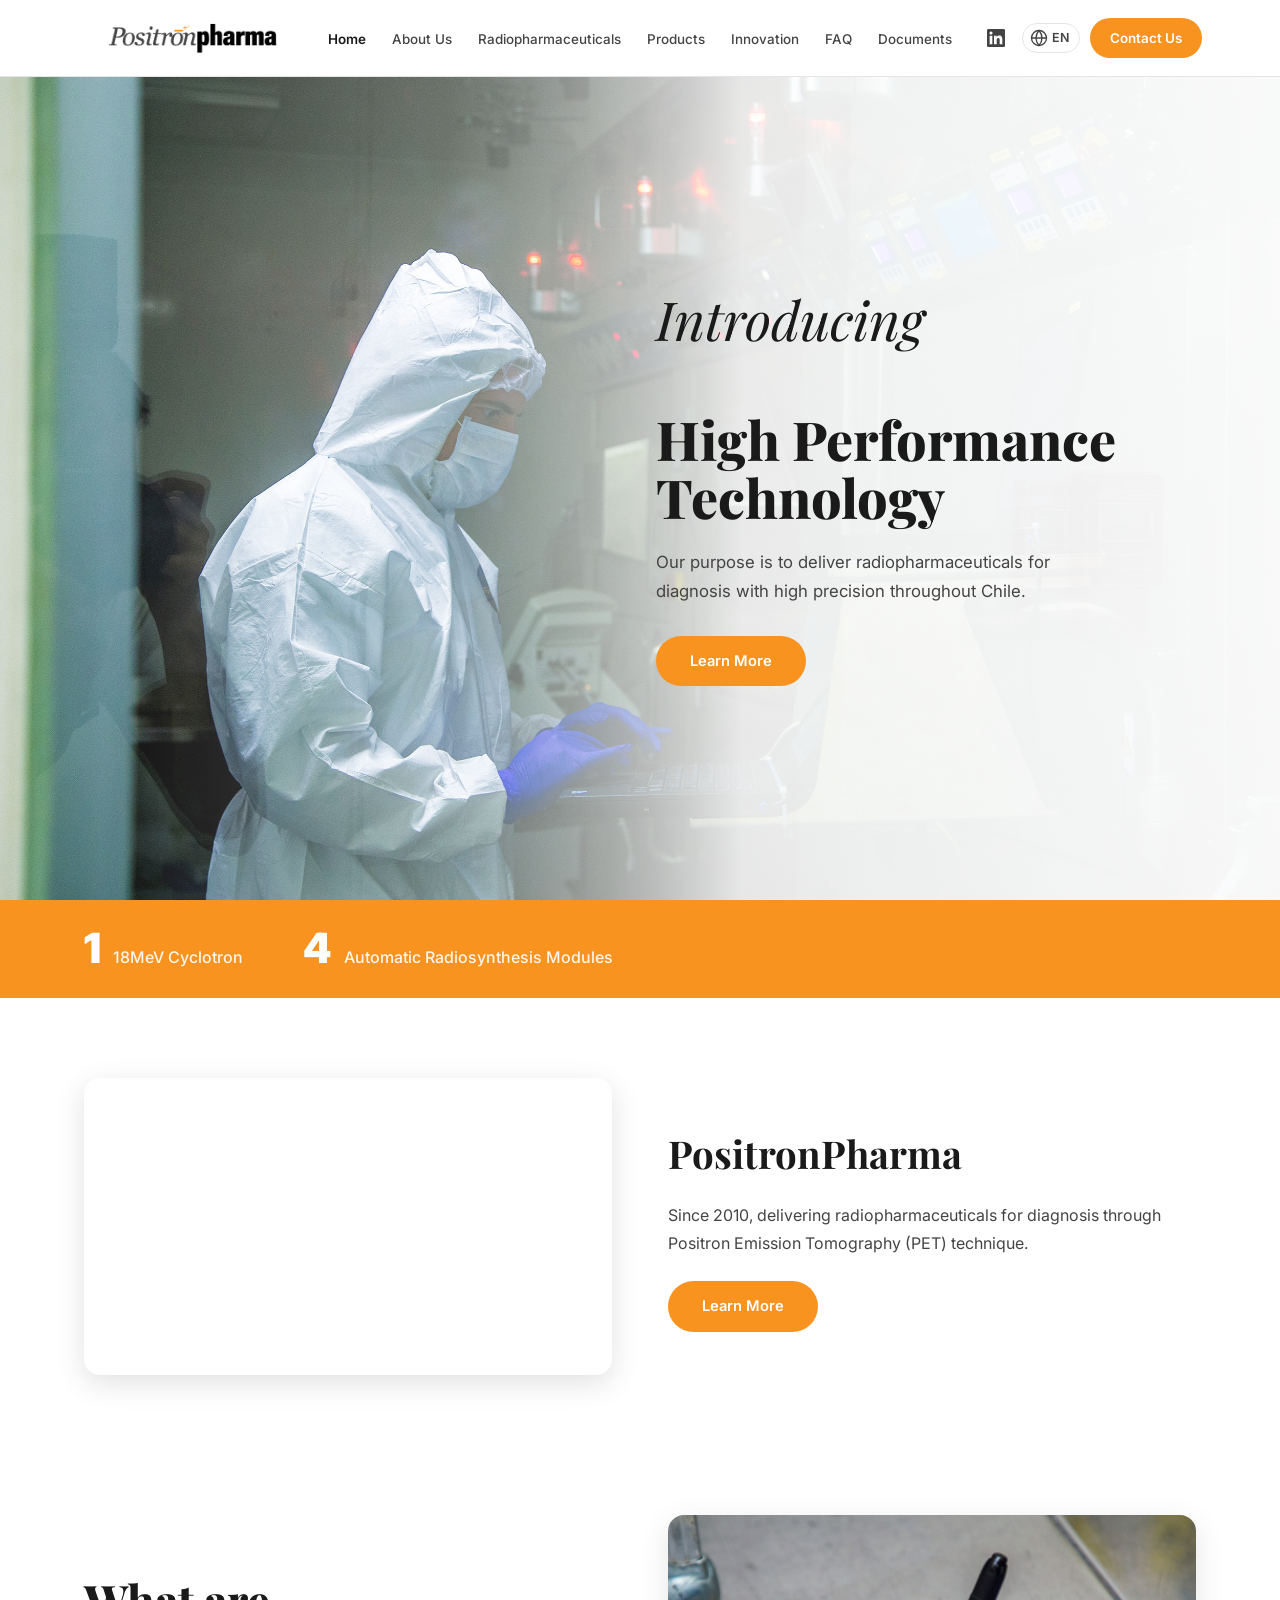
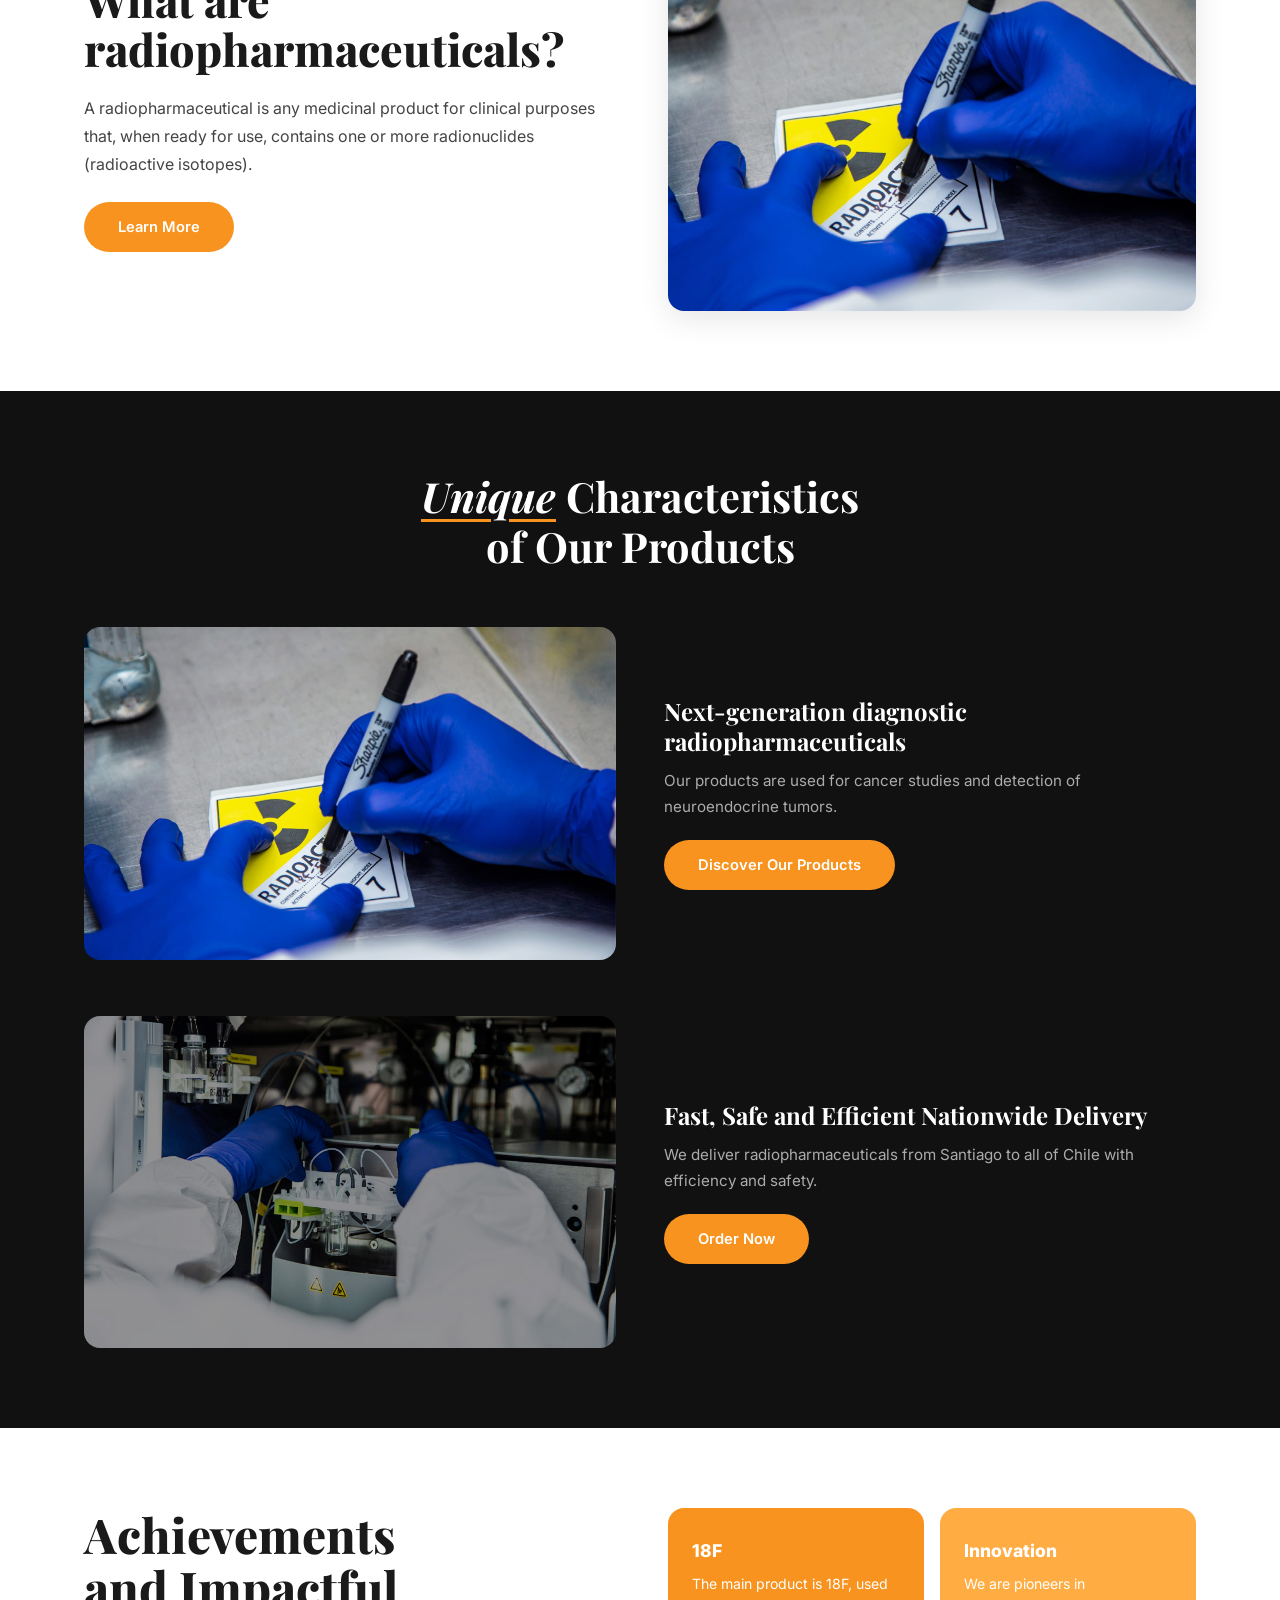
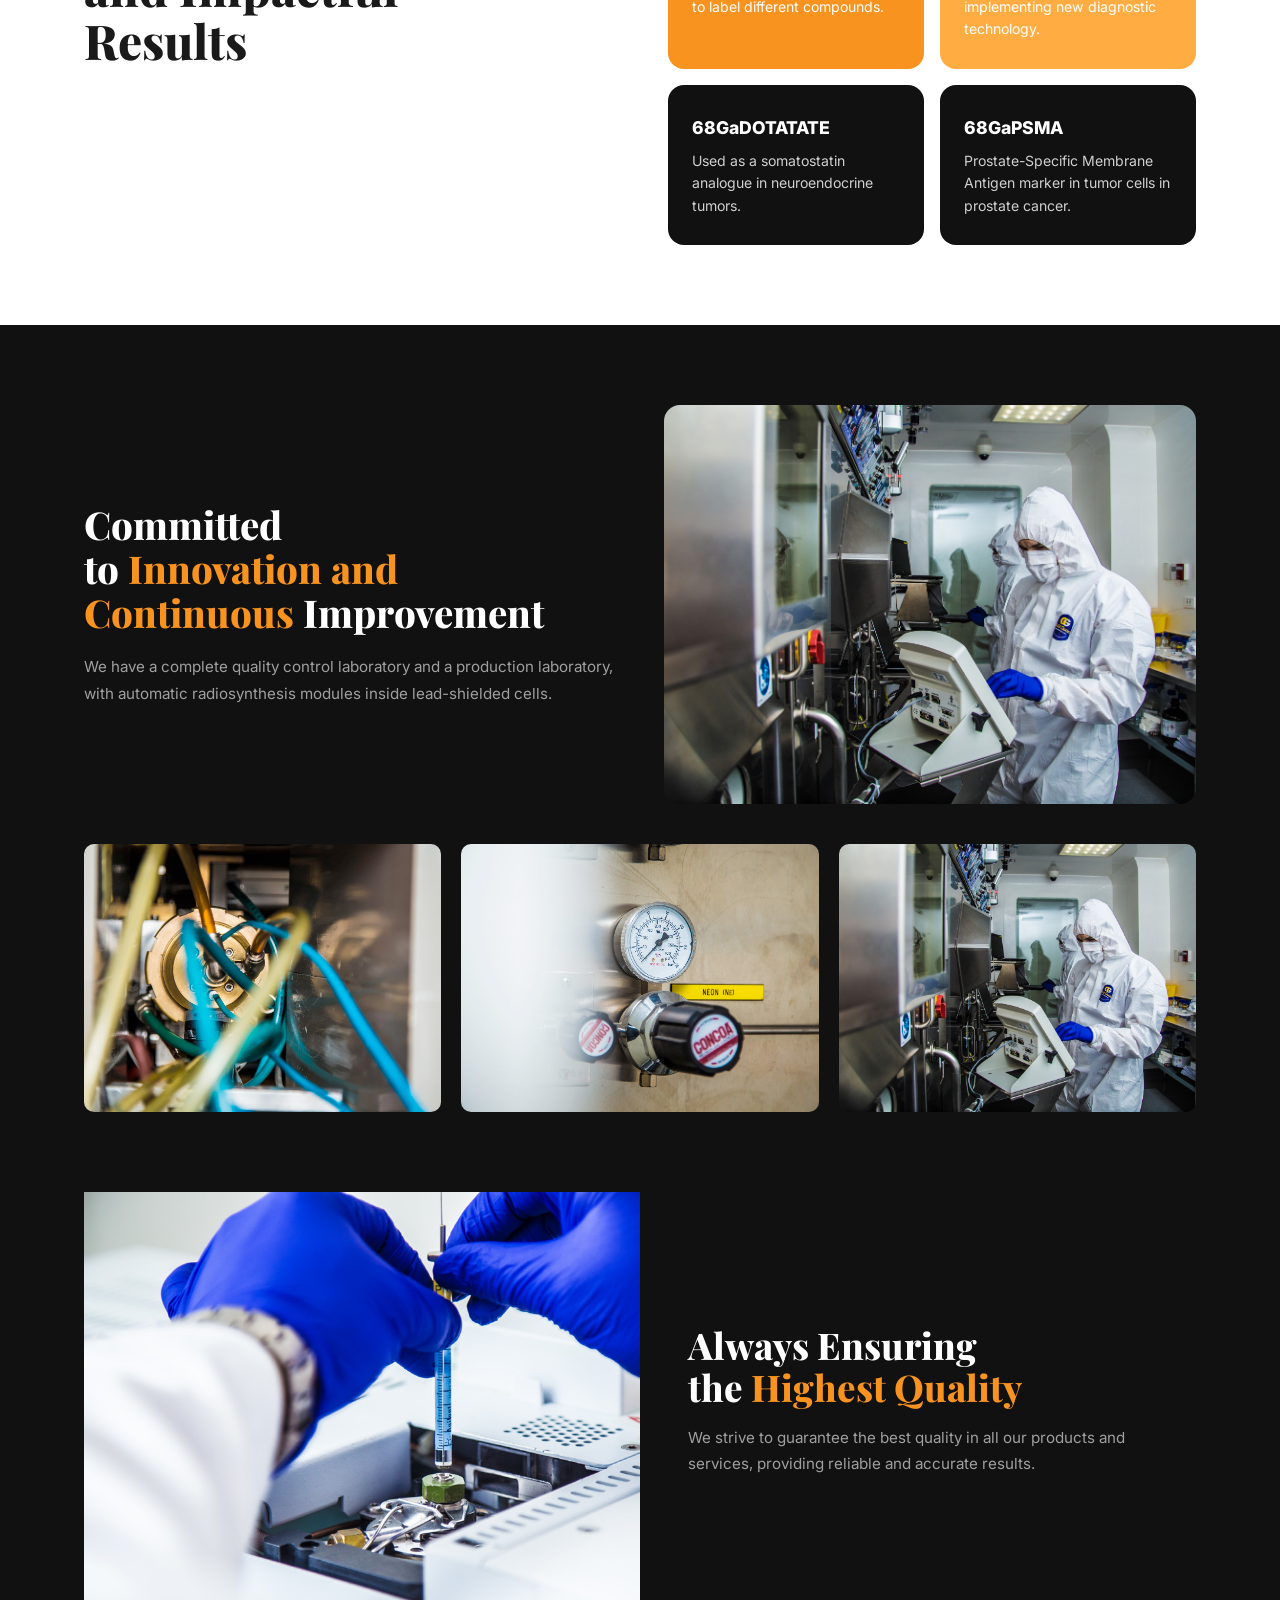
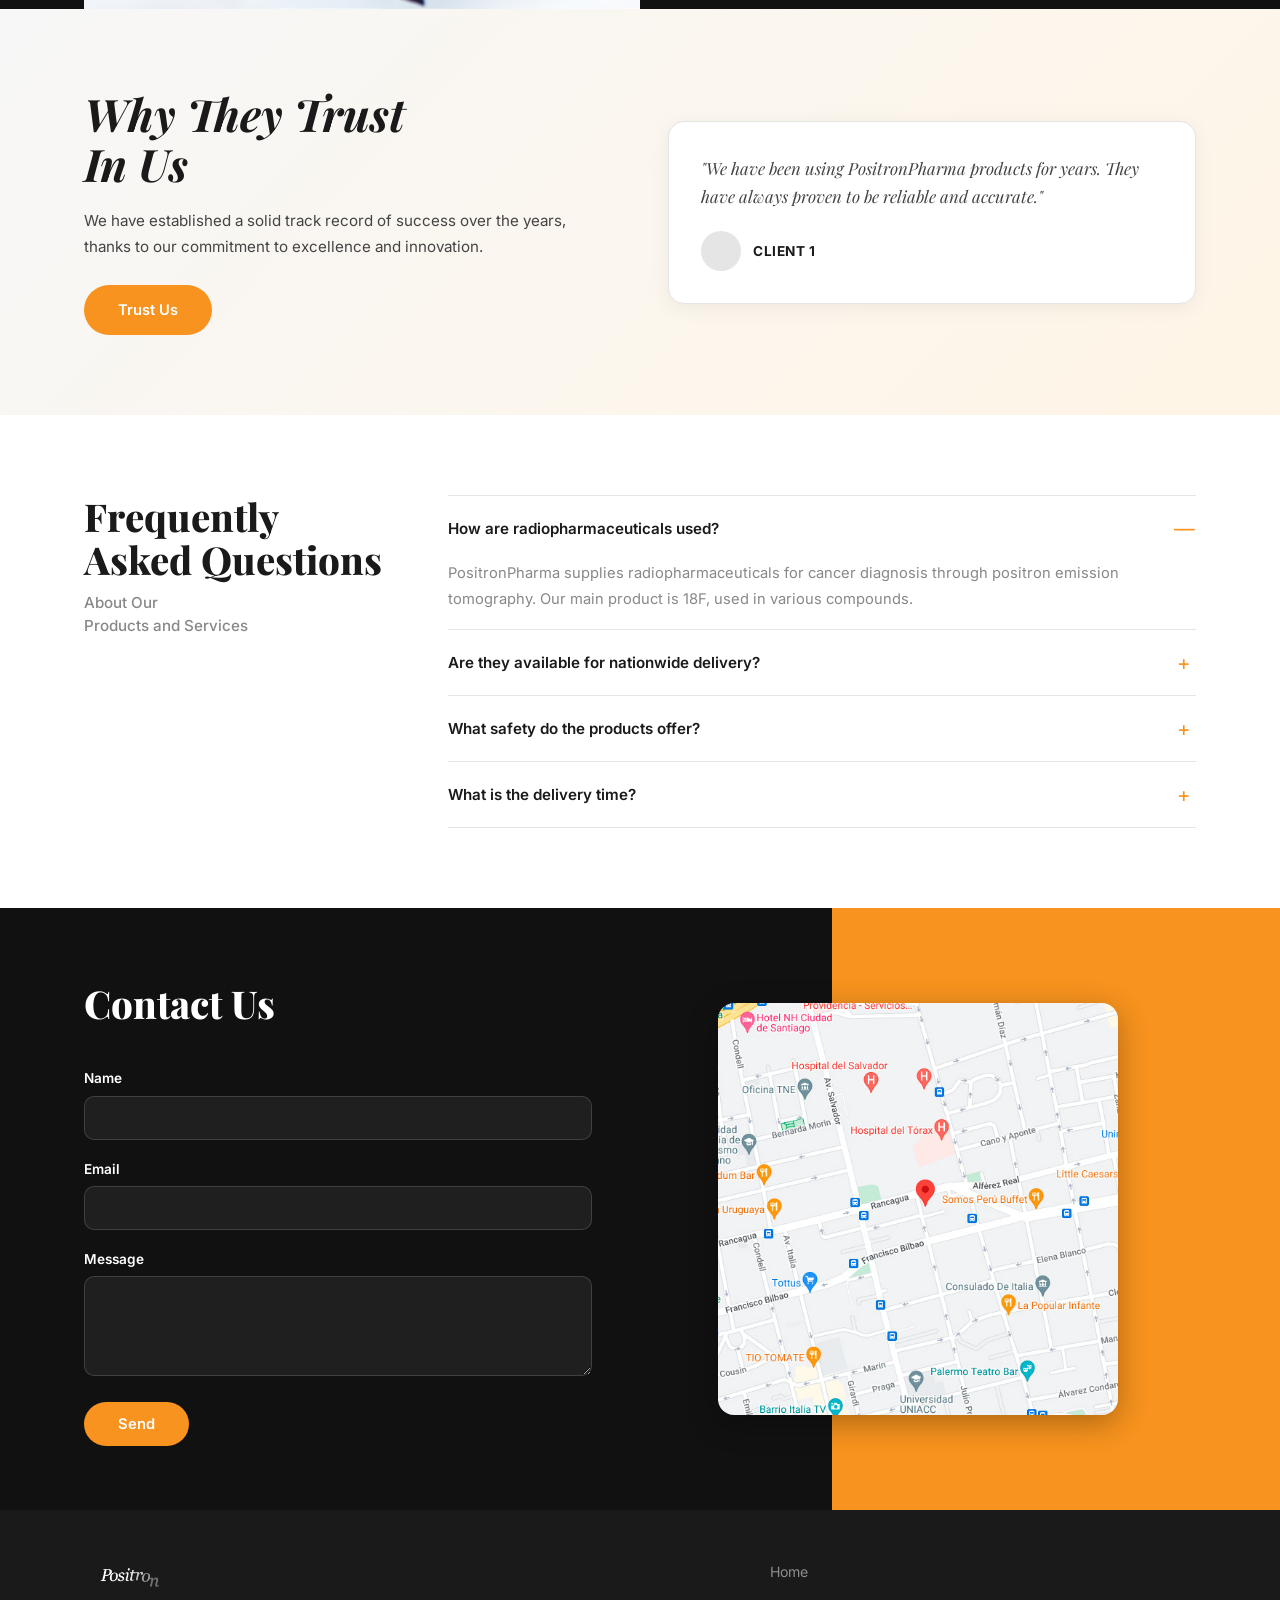
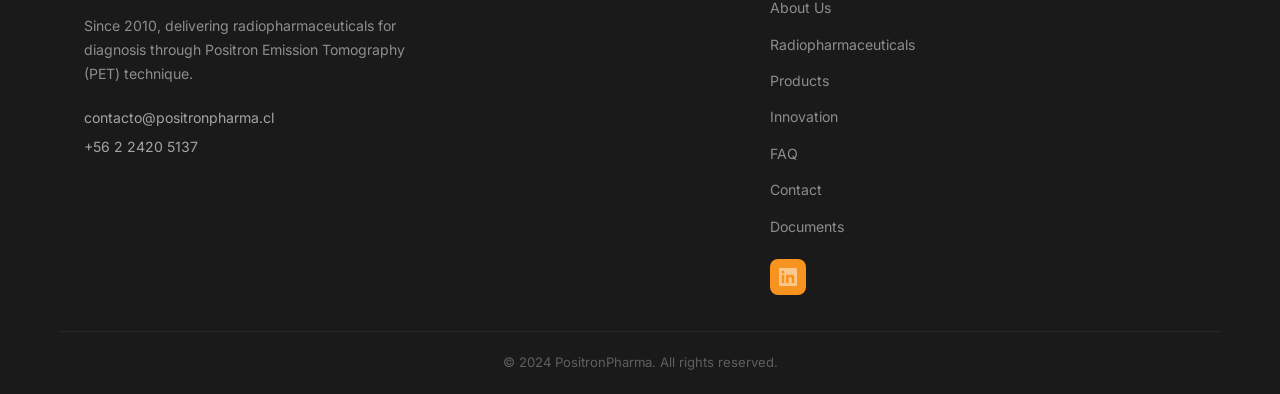
==== en/index.html @ 70142af7 "Add complete English version of the website - Full translation of all sections: hero, about, radioph" ====
<!DOCTYPE html>
<html lang="en">
<head>
    <meta charset="UTF-8">
    <meta name="viewport" content="width=device-width, initial-scale=1.0">
    <meta name="description" content="PositronPharma - Next-generation radiopharmaceuticals for diagnosis through Positron Emission Tomography (PET) in Chile.">
    <title>PositronPharma | Next-Generation Radiopharmaceuticals</title>
    <link rel="preconnect" href="https://fonts.googleapis.com">
    <link rel="preconnect" href="https://fonts.gstatic.com" crossorigin>
    <link href="https://fonts.googleapis.com/css2?family=Inter:wght@300;400;500;600;700;800;900&family=Playfair+Display:ital,wght@0,400;0,500;0,600;0,700;0,800;1,400;1,500;1,600&display=swap" rel="stylesheet">
    <link rel="stylesheet" href="../css/styles.css">
</head>
<body>

    <!-- ========== HEADER ========== -->
    <header class="header" id="header">
        <div class="container header-inner">
            <a href="#home" class="logo">
                <img src="../assets/images/logo-positron-pharma---GIF.gif" alt="PositronPharma">
            </a>
            <nav class="nav" id="nav">
                <ul class="nav-list">
                    <li><a href="#home" class="nav-link active">Home</a></li>
                    <li><a href="#about" class="nav-link">About Us</a></li>
                    <li><a href="#radiopharmaceuticals" class="nav-link">Radiopharmaceuticals</a></li>
                    <li><a href="#products" class="nav-link">Products</a></li>
                    <li><a href="#innovation" class="nav-link">Innovation</a></li>
                    <li><a href="#faq" class="nav-link">FAQ</a></li>
                    <li><a href="../documentos.html" class="nav-link">Documents</a></li>
                </ul>
                <div class="mobile-menu">
                    <div class="mobile-menu-header">
                        <img src="../assets/images/logo-positron-pharma---GIF-blanco-2.gif" alt="PositronPharma" class="mobile-menu-logo">
                        <div class="mobile-menu-line"></div>
                    </div>
                    <ul class="mobile-menu-links">
                        <li><a href="#home" class="nav-link active"><span class="mm-num">01</span>Home</a></li>
                        <li><a href="#about" class="nav-link"><span class="mm-num">02</span>About Us</a></li>
                        <li><a href="#radiopharmaceuticals" class="nav-link"><span class="mm-num">03</span>Radiopharmaceuticals</a></li>
                        <li><a href="#products" class="nav-link"><span class="mm-num">04</span>Products</a></li>
                        <li><a href="#innovation" class="nav-link"><span class="mm-num">05</span>Innovation</a></li>
                        <li><a href="#faq" class="nav-link"><span class="mm-num">06</span>FAQ</a></li>
                        <li><a href="../documentos.html" class="nav-link"><span class="mm-num">07</span>Documents</a></li>
                    </ul>
                    <div class="mobile-menu-footer">
                        <a href="#contact" class="btn btn-orange mobile-menu-cta">Contact Us</a>
                        <div class="mobile-menu-info">
                            <a href="mailto:contacto@positronpharma.cl">contacto@positronpharma.cl</a>
                            <a href="tel:+56224205137">+56 2 2420 5137</a>
                        </div>
                        <div class="mobile-menu-social">
                            <a href="https://www.linkedin.com/company/positronpharma" target="_blank" rel="noopener" aria-label="LinkedIn">
                                <svg viewBox="0 0 24 24" fill="currentColor"><path d="M20.447 20.452h-3.554v-5.569c0-1.328-.027-3.037-1.852-3.037-1.853 0-2.136 1.445-2.136 2.939v5.667H9.351V9h3.414v1.561h.046c.477-.9 1.637-1.85 3.37-1.85 3.601 0 4.267 2.37 4.267 5.455v6.286zM5.337 7.433a2.062 2.062 0 01-2.063-2.065 2.064 2.064 0 112.063 2.065zm1.782 13.019H3.555V9h3.564v11.452zM22.225 0H1.771C.792 0 0 .774 0 1.729v20.542C0 23.227.792 24 1.771 24h20.451C23.2 24 24 23.227 24 22.271V1.729C24 .774 23.2 0 22.222 0h.003z"/></svg>
                            </a>
                        </div>
                    </div>
                </div>
            </nav>
            <div class="header-actions">
                <a href="https://www.linkedin.com/company/positronpharma" target="_blank" rel="noopener" class="nav-linkedin" aria-label="LinkedIn">
                    <svg width="18" height="18" viewBox="0 0 24 24" fill="currentColor"><path d="M20.447 20.452h-3.554v-5.569c0-1.328-.027-3.037-1.852-3.037-1.853 0-2.136 1.445-2.136 2.939v5.667H9.351V9h3.414v1.561h.046c.477-.9 1.637-1.85 3.37-1.85 3.601 0 4.267 2.37 4.267 5.455v6.286zM5.337 7.433a2.062 2.062 0 01-2.063-2.065 2.064 2.064 0 112.063 2.065zm1.782 13.019H3.555V9h3.564v11.452zM22.225 0H1.771C.792 0 0 .774 0 1.729v20.542C0 23.227.792 24 1.771 24h20.451C23.2 24 24 23.227 24 22.271V1.729C24 .774 23.2 0 22.222 0h.003z"/></svg>
                </a>
                <div class="nav-lang">
                    <button class="lang-toggle" id="langToggle" aria-label="Change language">
                        <svg width="18" height="18" viewBox="0 0 24 24" fill="none" stroke="currentColor" stroke-width="1.8" stroke-linecap="round" stroke-linejoin="round"><circle cx="12" cy="12" r="10"/><line x1="2" y1="12" x2="22" y2="12"/><path d="M12 2a15.3 15.3 0 0 1 4 10 15.3 15.3 0 0 1-4 10 15.3 15.3 0 0 1-4-10 15.3 15.3 0 0 1 4-10z"/></svg>
                        <span class="lang-label">EN</span>
                    </button>
                    <div class="lang-dropdown" id="langDropdown">
                        <button class="lang-option" data-lang="es">Español</button>
                        <button class="lang-option active" data-lang="en">English</button>
                    </div>
                </div>
                <a href="#contact" class="btn btn-orange btn-nav-cta">Contact Us</a>
            </div>
            <button class="hamburger" id="hamburger" aria-label="Menu">
                <span></span><span></span><span></span>
            </button>
            <div class="nav-overlay" id="navOverlay"></div>
        </div>
    </header>

    <!-- ========== HERO ========== -->
    <section class="hero" id="home">
        <div class="hero-bg-image">
            <img src="../assets/images/lab-control-room.jpg" alt="PositronPharma Laboratory">
            <div class="hero-gradient"></div>
        </div>
        <div class="container hero-container">
            <div class="hero-content">
                <h1><em>Introducing</em><br><strong>High Performance<br>Technology</strong></h1>
                <p>Our purpose is to deliver radiopharmaceuticals for diagnosis with high precision throughout Chile.</p>
                <a href="#products" class="btn btn-orange">Learn More</a>
            </div>
        </div>
    </section>

    <!-- ========== ORANGE STATS BAR ========== -->
    <div class="stats-bar">
        <div class="container stats-bar-inner">
            <div class="stat-item">
                <span class="stat-number">1</span>
                <span class="stat-label">18MeV Cyclotron</span>
            </div>
            <div class="stat-item">
                <span class="stat-number">4</span>
                <span class="stat-label">Automatic Radiosynthesis Modules</span>
            </div>
        </div>
    </div>

    <!-- ========== ABOUT ========== -->
    <section class="section about-section" id="about">
        <div class="container about-grid">
            <div class="about-video fade-in">
                <div class="video-wrapper">
                    <iframe src="https://player.vimeo.com/video/247485504?h=0&title=0&byline=0&portrait=0" width="100%" height="100%" frameborder="0" allow="autoplay; fullscreen; picture-in-picture" allowfullscreen></iframe>
                </div>
            </div>
            <div class="about-text fade-in">
                <h2>PositronPharma</h2>
                <p>Since 2010, delivering radiopharmaceuticals for diagnosis through Positron Emission Tomography (PET) technique.</p>
                <a href="#radiopharmaceuticals" class="btn btn-orange">Learn More</a>
            </div>
        </div>
    </section>

    <!-- ========== RADIOPHARMACEUTICALS ========== -->
    <section class="section radio-section" id="radiopharmaceuticals">
        <div class="container radio-grid">
            <div class="radio-text fade-in">
                <h2>What are<br>radiopharmaceuticals?</h2>
                <p>A radiopharmaceutical is any medicinal product for clinical purposes that, when ready for use, contains one or more radionuclides (radioactive isotopes).</p>
                <a href="#products" class="btn btn-orange">Learn More</a>
            </div>
            <div class="radio-img fade-in">
                <img src="../assets/images/hero-radioactive-label.jpg" alt="Radioactive label">
            </div>
        </div>
    </section>

    <!-- ========== UNIQUE CHARACTERISTICS (DARK) ========== -->
    <section class="section characteristics-dark" id="products">
        <div class="container">
            <div class="char-header">
                <h2><em>Unique</em> Characteristics<br>of Our Products</h2>
            </div>
            <div class="char-row">
                <div class="char-img fade-in">
                    <img src="../assets/images/hero-radioactive-label.jpg" alt="Diagnostic radiopharmaceuticals">
                </div>
                <div class="char-text fade-in">
                    <h3>Next-generation diagnostic radiopharmaceuticals</h3>
                    <p>Our products are used for cancer studies and detection of neuroendocrine tumors.</p>
                    <a href="#contact" class="btn btn-orange">Discover Our Products</a>
                </div>
            </div>
            <div class="char-row char-row-reverse">
                <div class="char-text fade-in">
                    <h3>Fast, Safe and Efficient Nationwide Delivery</h3>
                    <p>We deliver radiopharmaceuticals from Santiago to all of Chile with efficiency and safety.</p>
                    <a href="#contact" class="btn btn-orange">Order Now</a>
                </div>
                <div class="char-img fade-in">
                    <img src="../assets/images/hero-lab-equipment.jpg" alt="Laboratory equipment">
                </div>
            </div>
        </div>
    </section>

    <!-- ========== ACHIEVEMENTS & PRODUCTS ========== -->
    <section class="section results-section">
        <div class="container results-grid">
            <div class="results-left fade-in">
                <h2>Achievements<br>and Impactful<br>Results</h2>
            </div>
            <div class="results-cards fade-in">
                <div class="result-card result-card-orange">
                    <h4>18F</h4>
                    <p>The main product is 18F, used to label different compounds.</p>
                </div>
                <div class="result-card result-card-orange-light">
                    <h4>Innovation</h4>
                    <p>We are pioneers in implementing new diagnostic technology.</p>
                </div>
                <div class="result-card result-card-dark">
                    <h4>68GaDOTATATE</h4>
                    <p>Used as a somatostatin analogue in neuroendocrine tumors.</p>
                </div>
                <div class="result-card result-card-dark">
                    <h4>68GaPSMA</h4>
                    <p>Prostate-Specific Membrane Antigen marker in tumor cells in prostate cancer.</p>
                </div>
            </div>
        </div>
    </section>

    <!-- ========== INNOVATION (dark) ========== -->
    <section class="section innovation-dark" id="innovation">
        <div class="container">
            <div class="innov-top">
                <div class="innov-top-text fade-in">
                    <h2>Committed<br>to <span class="text-orange">Innovation and<br>Continuous</span> Improvement</h2>
                    <p>We have a complete quality control laboratory and a production laboratory, with automatic radiosynthesis modules inside lead-shielded cells.</p>
                </div>
                <div class="innov-top-img fade-in">
                    <img src="../assets/images/lab-scientist.jpg" alt="Scientist in laboratory">
                </div>
            </div>
            <div class="innov-gallery">
                <div class="innov-gallery-img fade-in">
                    <img src="../assets/images/lab-internals.jpg" alt="Equipment internals">
                </div>
                <div class="innov-gallery-img fade-in">
                    <img src="../assets/images/lab-gauges.jpg" alt="Pressure gauges">
                </div>
                <div class="innov-gallery-img fade-in">
                    <img src="../assets/images/lab-scientist.jpg" alt="Quality control">
                </div>
            </div>
        </div>
    </section>

    <!-- ========== QUALITY ========== -->
    <section class="section quality-section">
        <div class="container quality-grid">
            <div class="quality-img fade-in">
                <img src="../assets/images/lab-syringe.jpg" alt="Laboratory quality">
            </div>
            <div class="quality-text fade-in">
                <h2>Always Ensuring<br>the <span class="text-orange">Highest Quality</span></h2>
                <p>We strive to guarantee the best quality in all our products and services, providing reliable and accurate results.</p>
            </div>
        </div>
    </section>

    <!-- ========== TRUST / TESTIMONIAL ========== -->
    <section class="section trust-section">
        <div class="container trust-grid">
            <div class="trust-left fade-in">
                <h2><em>Why They Trust<br>In Us</em></h2>
                <p>We have established a solid track record of success over the years, thanks to our commitment to excellence and innovation.</p>
                <a href="#contact" class="btn btn-orange">Trust Us</a>
            </div>
            <div class="trust-right fade-in">
                <div class="testimonial-card">
                    <p class="testimonial-text">"We have been using PositronPharma products for years. They have always proven to be reliable and accurate."</p>
                    <div class="testimonial-author">
                        <div class="testimonial-avatar"></div>
                        <span>CLIENT 1</span>
                    </div>
                </div>
            </div>
        </div>
    </section>

    <!-- ========== FAQ ========== -->
    <section class="section faq-section" id="faq">
        <div class="container faq-grid">
            <div class="faq-left fade-in">
                <h2>Frequently<br>Asked Questions</h2>
                <p class="faq-sub">About Our<br>Products and Services</p>
            </div>
            <div class="faq-right fade-in">
                <div class="faq-item active">
                    <button class="faq-q" aria-expanded="true">
                        <span>How are radiopharmaceuticals used?</span>
                        <span class="faq-icon">&mdash;</span>
                    </button>
                    <div class="faq-a">
                        <p>PositronPharma supplies radiopharmaceuticals for cancer diagnosis through positron emission tomography. Our main product is 18F, used in various compounds.</p>
                    </div>
                </div>
                <div class="faq-item">
                    <button class="faq-q" aria-expanded="false">
                        <span>Are they available for nationwide delivery?</span>
                        <span class="faq-icon">+</span>
                    </button>
                    <div class="faq-a">
                        <p>Yes, we deliver radiopharmaceuticals from Santiago to all of Chile with efficiency and safety, ensuring product quality throughout the entire transport process.</p>
                    </div>
                </div>
                <div class="faq-item">
                    <button class="faq-q" aria-expanded="false">
                        <span>What safety do the products offer?</span>
                        <span class="faq-icon">+</span>
                    </button>
                    <div class="faq-a">
                        <p>We have a complete quality control laboratory and a production laboratory with automatic radiosynthesis modules inside lead-shielded cells, meeting the strictest standards.</p>
                    </div>
                </div>
                <div class="faq-item">
                    <button class="faq-q" aria-expanded="false">
                        <span>What is the delivery time?</span>
                        <span class="faq-icon">+</span>
                    </button>
                    <div class="faq-a">
                        <p>Our delivery times are optimized to ensure that radiopharmaceuticals arrive in the best conditions. Contact our team for specific information based on your location.</p>
                    </div>
                </div>
            </div>
        </div>
    </section>

    <!-- ========== CONTACT ========== -->
    <section class="section contact-section" id="contact">
        <div class="contact-bg">
            <div class="container contact-grid">
                <div class="contact-form-col fade-in">
                    <h2>Contact Us</h2>
                    <form class="contact-form" id="contactForm">
                        <div class="form-group">
                            <label for="nombre">Name</label>
                            <input type="text" id="nombre" name="nombre" required>
                        </div>
                        <div class="form-group">
                            <label for="correo">Email</label>
                            <input type="email" id="correo" name="correo" required>
                        </div>
                        <div class="form-group">
                            <label for="mensaje">Message</label>
                            <textarea id="mensaje" name="mensaje" rows="4" required></textarea>
                        </div>
                        <button type="submit" class="btn btn-orange">Send</button>
                    </form>
                </div>
                <div class="contact-map-col fade-in">
                    <div class="contact-map-wrapper">
                        <img src="../assets/images/map-santiago.jpg" alt="Location Santiago">
                    </div>
                </div>
            </div>
            <div class="contact-orange-block"></div>
        </div>
    </section>

    <!-- ========== FOOTER ========== -->
    <footer class="footer">
        <div class="container footer-grid">
            <div class="footer-brand">
                <img src="../assets/images/logo-positron-pharma---GIF-blanco-2.gif" alt="PositronPharma" class="footer-logo">
                <p>Since 2010, delivering radiopharmaceuticals for diagnosis through Positron Emission Tomography (PET) technique.</p>
                <div class="footer-contact-info">
                    <a href="mailto:contacto@positronpharma.cl">contacto@positronpharma.cl</a>
                    <a href="tel:+56224205137">+56 2 2420 5137</a>
                </div>
            </div>
            <div class="footer-nav">
                <ul>
                    <li><a href="#home">Home</a></li>
                    <li><a href="#about">About Us</a></li>
                    <li><a href="#radiopharmaceuticals">Radiopharmaceuticals</a></li>
                    <li><a href="#products">Products</a></li>
                    <li><a href="#innovation">Innovation</a></li>
                    <li><a href="#faq">FAQ</a></li>
                    <li><a href="#contact">Contact</a></li>
                    <li><a href="../documentos.html">Documents</a></li>
                </ul>
                <div class="footer-social">
                    <a href="https://www.linkedin.com/company/positronpharma" target="_blank" rel="noopener" class="social-icon" aria-label="LinkedIn">
                        <svg viewBox="0 0 24 24" fill="currentColor"><path d="M20.447 20.452h-3.554v-5.569c0-1.328-.027-3.037-1.852-3.037-1.853 0-2.136 1.445-2.136 2.939v5.667H9.351V9h3.414v1.561h.046c.477-.9 1.637-1.85 3.37-1.85 3.601 0 4.267 2.37 4.267 5.455v6.286zM5.337 7.433a2.062 2.062 0 01-2.063-2.065 2.064 2.064 0 112.063 2.065zm1.782 13.019H3.555V9h3.564v11.452zM22.225 0H1.771C.792 0 0 .774 0 1.729v20.542C0 23.227.792 24 1.771 24h20.451C23.2 24 24 23.227 24 22.271V1.729C24 .774 23.2 0 22.222 0h.003z"/></svg>
                    </a>
                </div>
            </div>
        </div>
        <div class="footer-bottom">
            <div class="container">
                <p>&copy; 2024 PositronPharma. All rights reserved.</p>
            </div>
        </div>
    </footer>

    <script src="../js/main.js"></script>
</body>
</html>
---- css/styles.css ----
/* ============================================
   PositronPharma — Pixel-Perfect from PDF
   Palette: Orange #F7931E, Black #1a1a1a, White
   ============================================ */

:root {
    --orange: #F7931E;
    --orange-dark: #e07d0a;
    --orange-light: #FFAD42;
    --black: #1a1a1a;
    --dark-bg: #111111;
    --text: #444;
    --text-light: #888;
    --white: #fff;
    --gray-bg: #f7f7f7;
    --gray-border: #e5e5e5;
    --radius: 10px;
    --radius-lg: 16px;
    --transition: .3s ease;
}

/* Reset */
*,*::before,*::after{margin:0;padding:0;box-sizing:border-box}
html{scroll-behavior:smooth;scroll-padding-top:72px}
body{font-family:'Inter',sans-serif;color:var(--text);line-height:1.65;background:var(--white);overflow-x:hidden}
img{max-width:100%;height:auto;display:block}
a{text-decoration:none;color:inherit;transition:var(--transition)}
ul{list-style:none}
.container{max-width:1160px;margin:0 auto;padding:0 24px}

/* ===== BUTTONS ===== */
.btn{display:inline-flex;align-items:center;justify-content:center;font-family:inherit;font-weight:600;border:none;cursor:pointer;transition:var(--transition)}
.btn-orange{background:var(--orange);color:var(--white);padding:13px 34px;border-radius:50px;font-size:.92rem}
.btn-orange:hover{background:var(--orange-dark);transform:translateY(-2px);box-shadow:0 8px 24px rgba(247,147,30,.35)}

/* ===== HEADER ===== */
.header{position:fixed;top:0;left:0;width:100%;z-index:1000;background:var(--white);border-bottom:1px solid var(--gray-border);transition:var(--transition)}
.header.scrolled{box-shadow:0 2px 16px rgba(0,0,0,.06)}
.header-inner{display:flex;align-items:center;justify-content:space-between;height:76px;gap:16px}
.logo{flex-shrink:0}
.logo img{height:54px}

/* Nav links */
.nav{flex:1;display:flex;justify-content:center}
.nav-list{display:flex;align-items:center;gap:2px}
.nav-link{padding:7px 12px;font-size:.84rem;font-weight:500;color:var(--text);border-radius:6px;white-space:nowrap;transition:var(--transition)}
.nav-link:hover,.nav-link.active{color:var(--black);font-weight:600}

/* Header right actions */
.header-actions{display:flex;align-items:center;gap:10px;flex-shrink:0}
.nav-linkedin{display:flex;align-items:center;justify-content:center;width:32px;height:32px;border-radius:6px;color:var(--text);transition:var(--transition)}
.nav-linkedin:hover{color:var(--orange)}
.btn-nav-cta{padding:9px 20px!important;font-size:.84rem!important;border-radius:50px!important;white-space:nowrap}

/* Language selector */
.nav-lang{position:relative;display:flex;align-items:center}
.lang-toggle{display:flex;align-items:center;gap:4px;background:none;border:1px solid var(--gray-border);border-radius:50px;padding:5px 10px 5px 7px;cursor:pointer;color:var(--text);font-family:inherit;font-size:.78rem;font-weight:600;transition:var(--transition)}
.lang-toggle:hover{border-color:var(--orange);color:var(--orange)}
.lang-toggle svg{flex-shrink:0}
.lang-label{line-height:1}
.lang-dropdown{position:absolute;top:calc(100% + 8px);right:0;background:var(--white);border:1px solid var(--gray-border);border-radius:var(--radius);box-shadow:0 8px 24px rgba(0,0,0,.1);overflow:hidden;opacity:0;visibility:hidden;transform:translateY(-4px);transition:var(--transition);z-index:100;min-width:120px}
.lang-dropdown.open{opacity:1;visibility:visible;transform:translateY(0)}
.lang-option{display:block;width:100%;padding:10px 16px;background:none;border:none;text-align:left;font-family:inherit;font-size:.88rem;color:var(--text);cursor:pointer;transition:var(--transition)}
.lang-option:hover{background:var(--gray-bg);color:var(--orange)}
.lang-option.active{color:var(--orange);font-weight:600}

/* Mobile menu (hidden on desktop) */
.mobile-menu{display:none}
.nav-mobile-cta{display:none}

/* Nav overlay */
.nav-overlay{position:fixed;inset:0;background:rgba(0,0,0,.5);z-index:999;opacity:0;visibility:hidden;transition:var(--transition)}
.nav-overlay.active{opacity:1;visibility:visible}

.hamburger{display:none;flex-direction:column;gap:5px;background:none;border:none;cursor:pointer;padding:6px;z-index:1001}
.hamburger span{width:22px;height:2px;background:var(--black);border-radius:2px;transition:var(--transition)}
.hamburger.active{z-index:1002}
.hamburger.active span{background:var(--white)}
.hamburger.active span:nth-child(1){transform:rotate(45deg) translate(5px,5px)}
.hamburger.active span:nth-child(2){opacity:0}
.hamburger.active span:nth-child(3){transform:rotate(-45deg) translate(5px,-5px)}

/* ===== HERO ===== */
.hero{position:relative;min-height:calc(100vh - 76px);margin-top:76px;display:flex;align-items:center;overflow:hidden}
.hero-bg-image{position:absolute;inset:0;z-index:0}
.hero-bg-image img{width:100%;height:100%;object-fit:cover}
.hero-gradient{position:absolute;inset:0;background:linear-gradient(90deg,rgba(255,255,255,0) 0%,rgba(255,255,255,.3) 35%,rgba(255,255,255,.9) 58%,rgba(255,255,255,.97) 100%)}
.hero-container{position:relative;z-index:2;width:100%;padding-top:60px;padding-bottom:60px}
.hero-content{max-width:540px;margin-left:auto}
.hero-content h1{font-family:'Playfair Display',serif;font-size:clamp(2.2rem,4.2vw,3.6rem);line-height:1.08;color:var(--black);margin-bottom:22px}
.hero-content h1 em{font-weight:400;font-style:italic;display:block;margin-bottom:4px}
.hero-content h1 strong{font-weight:800}
.hero-content p{font-size:1.05rem;color:var(--text);margin-bottom:30px;max-width:420px;line-height:1.7}

/* ===== STATS BAR ===== */
.stats-bar{background:var(--orange);padding:28px 0}
.stats-bar-inner{display:flex;align-items:center;gap:60px}
.stat-item{display:flex;align-items:baseline;gap:12px}
.stat-number{font-size:2.6rem;font-weight:900;color:var(--white);line-height:1}
.stat-label{font-size:1rem;font-weight:500;color:var(--white);opacity:.92}

/* ===== SECTIONS BASE ===== */
.section{padding:80px 0}
.text-orange{color:var(--orange)}

/* ===== ABOUT ===== */
.about-section{background:var(--white)}
.about-grid{display:grid;grid-template-columns:1fr 1fr;gap:56px;align-items:center}
.about-video{border-radius:var(--radius-lg);overflow:hidden;box-shadow:0 8px 30px rgba(0,0,0,.12)}
.video-wrapper{position:relative;padding-bottom:56.25%;height:0;overflow:hidden}
.video-wrapper iframe{position:absolute;top:0;left:0;width:100%;height:100%}
.about-text h2{font-family:'Playfair Display',serif;font-size:clamp(1.8rem,3vw,2.5rem);color:var(--black);margin-bottom:16px;font-weight:700}
.about-text p{font-size:1rem;color:var(--text);margin-bottom:24px;line-height:1.75}

/* ===== RADIOFÁRMACOS ===== */
.radio-section{background:var(--white);padding-top:60px}
.radio-grid{display:grid;grid-template-columns:1fr 1fr;gap:56px;align-items:center}
.radio-text h2{font-family:'Playfair Display',serif;font-size:clamp(1.8rem,3.5vw,2.8rem);color:var(--black);margin-bottom:20px;font-weight:800;line-height:1.1}
.radio-text p{font-size:1rem;color:var(--text);margin-bottom:16px;line-height:1.75}
.radio-text .btn{margin-top:8px}
.radio-img{border-radius:var(--radius-lg);overflow:hidden;box-shadow:0 8px 30px rgba(0,0,0,.1)}
.radio-img img{width:100%;aspect-ratio:4/3;object-fit:cover}

/* ===== CHARACTERISTICS DARK ===== */
.characteristics-dark{background:var(--dark-bg);padding:80px 0}
.char-header{text-align:center;margin-bottom:56px}
.char-header h2{font-family:'Playfair Display',serif;font-size:clamp(1.8rem,3.5vw,2.6rem);color:var(--white);font-weight:700;line-height:1.2}
.char-header h2 em{font-style:italic;text-decoration:underline;text-decoration-color:var(--orange);text-underline-offset:6px;text-decoration-thickness:3px}
.char-row{display:grid;grid-template-columns:1fr 1fr;gap:48px;align-items:center;margin-bottom:56px}
.char-row:last-child{margin-bottom:0}
.char-row-reverse{direction:rtl}
.char-row-reverse>*{direction:ltr}
.char-img{border-radius:var(--radius-lg);overflow:hidden}
.char-img img{width:100%;aspect-ratio:16/10;object-fit:cover}
.char-text h3{font-family:'Playfair Display',serif;font-size:1.5rem;color:var(--white);margin-bottom:12px;font-weight:700;line-height:1.25}
.char-text p{color:rgba(255,255,255,.65);font-size:.95rem;margin-bottom:20px;line-height:1.7}

/* ===== RESULTS / PRODUCT CARDS ===== */
.results-section{background:var(--white);padding:80px 0}
.results-grid{display:grid;grid-template-columns:1fr 1fr;gap:56px;align-items:start}
.results-left h2{font-family:'Playfair Display',serif;font-size:clamp(2rem,4vw,3rem);color:var(--black);font-weight:800;line-height:1.1}
.results-cards{display:grid;grid-template-columns:1fr 1fr;gap:16px}
.result-card{border-radius:var(--radius-lg);padding:28px 24px;min-height:140px}
.result-card h4{font-size:1.1rem;font-weight:800;margin-bottom:8px}
.result-card p{font-size:.88rem;line-height:1.6}
.result-card-orange{background:var(--orange);color:var(--white)}
.result-card-orange h4{color:var(--white)}
.result-card-orange-light{background:var(--orange-light);color:var(--white)}
.result-card-orange-light h4{color:var(--white)}
.result-card-dark{background:var(--dark-bg);color:rgba(255,255,255,.8)}
.result-card-dark h4{color:var(--white)}

/* ===== INNOVATION DARK ===== */
.innovation-dark{background:var(--dark-bg);padding:80px 0}
.innov-top{display:grid;grid-template-columns:1fr 1fr;gap:48px;align-items:center;margin-bottom:40px}
.innov-top-text h2{font-family:'Playfair Display',serif;font-size:clamp(1.6rem,3vw,2.4rem);color:var(--white);font-weight:800;line-height:1.15;margin-bottom:20px}
.innov-top-text p{color:rgba(255,255,255,.6);font-size:.95rem;line-height:1.75}
.innov-top-img{border-radius:var(--radius-lg);overflow:hidden}
.innov-top-img img{width:100%;aspect-ratio:4/3;object-fit:cover}
.innov-gallery{display:grid;grid-template-columns:repeat(3,1fr);gap:20px}
.innov-gallery-img{border-radius:var(--radius);overflow:hidden}
.innov-gallery-img img{width:100%;aspect-ratio:4/3;object-fit:cover;transition:transform .5s ease}
.innov-gallery-img:hover img{transform:scale(1.05)}

/* ===== QUALITY ===== */
.quality-section{background:var(--dark-bg);padding:0 0 0 0}
.quality-grid{display:grid;grid-template-columns:1fr 1fr;align-items:center}
.quality-img img{width:100%;aspect-ratio:4/3;object-fit:cover}
.quality-text{padding:56px 48px}
.quality-text h2{font-family:'Playfair Display',serif;font-size:clamp(1.6rem,3vw,2.3rem);color:var(--white);font-weight:800;line-height:1.15;margin-bottom:16px}
.quality-text p{color:rgba(255,255,255,.6);font-size:.95rem;line-height:1.75}

/* ===== TRUST / TESTIMONIAL ===== */
.trust-section{
    background:linear-gradient(135deg,var(--gray-bg) 0%,#fff5e6 100%);
    padding:80px 0;
}
.trust-grid{display:grid;grid-template-columns:1fr 1fr;gap:56px;align-items:center}
.trust-left h2{font-family:'Playfair Display',serif;font-size:clamp(1.8rem,3.5vw,2.8rem);color:var(--black);font-weight:700;line-height:1.1;margin-bottom:20px}
.trust-left h2 em{font-style:italic}
.trust-left>p{color:var(--text);font-size:.95rem;line-height:1.75;margin-bottom:24px}
.testimonial-card{background:var(--white);border-radius:var(--radius-lg);padding:32px;box-shadow:0 4px 20px rgba(0,0,0,.06);border:1px solid var(--gray-border)}
.testimonial-text{font-family:'Playfair Display',serif;font-size:1.05rem;font-style:italic;color:var(--text);line-height:1.7;margin-bottom:20px}
.testimonial-author{display:flex;align-items:center;gap:12px}
.testimonial-avatar{width:40px;height:40px;border-radius:50%;background:var(--gray-border)}
.testimonial-author span{font-size:.85rem;font-weight:700;color:var(--black);letter-spacing:.5px}

/* ===== FAQ ===== */
.faq-section{background:var(--white);padding:80px 0}
.faq-grid{display:grid;grid-template-columns:300px 1fr;gap:64px;align-items:start}
.faq-left h2{font-family:'Playfair Display',serif;font-size:clamp(1.8rem,3vw,2.4rem);color:var(--black);font-weight:800;line-height:1.1;margin-bottom:12px}
.faq-sub{font-size:.95rem;color:var(--text-light);line-height:1.5;font-weight:500}
.faq-right{border-top:none}
.faq-item{border-bottom:1px solid var(--gray-border)}
.faq-item:first-child{border-top:1px solid var(--gray-border)}
.faq-q{width:100%;display:flex;justify-content:space-between;align-items:center;padding:20px 0;background:none;border:none;font-size:.95rem;font-weight:600;color:var(--black);cursor:pointer;text-align:left;font-family:inherit;gap:16px}
.faq-q:hover{color:var(--orange)}
.faq-icon{font-size:1.3rem;color:var(--orange);flex-shrink:0;font-weight:400;width:24px;text-align:center;transition:var(--transition)}
.faq-a{max-height:0;overflow:hidden;transition:max-height .4s ease}
.faq-item.active .faq-a{max-height:300px;padding-bottom:16px}
.faq-a p{color:var(--text-light);font-size:.92rem;line-height:1.75}

/* ===== CONTACT ===== */
.contact-section{padding:0}
.contact-bg{position:relative;background:var(--dark-bg);overflow:hidden}
.contact-grid{display:grid;grid-template-columns:1fr 1fr;gap:0;min-height:500px;position:relative;z-index:2}
.contact-form-col{padding:64px 48px 64px 0}
.contact-form-col h2{font-family:'Playfair Display',serif;font-size:clamp(1.8rem,3vw,2.4rem);color:var(--white);font-weight:800;margin-bottom:32px}
.form-group{margin-bottom:18px}
.form-group label{display:block;font-size:.85rem;font-weight:600;color:var(--white);margin-bottom:6px}
.form-group input,.form-group textarea{width:100%;padding:12px 16px;border:1px solid rgba(255,255,255,.15);border-radius:var(--radius);font-size:.92rem;font-family:inherit;color:var(--white);background:rgba(255,255,255,.06);transition:var(--transition);outline:none}
.form-group input:focus,.form-group textarea:focus{border-color:var(--orange);background:rgba(255,255,255,.1)}
.form-group input::placeholder,.form-group textarea::placeholder{color:rgba(255,255,255,.3)}
.form-group textarea{resize:vertical;min-height:100px}
.contact-map-col{position:relative;display:flex;align-items:center;justify-content:center;padding:40px}
.contact-map-wrapper{border-radius:var(--radius-lg);overflow:hidden;box-shadow:0 8px 30px rgba(0,0,0,.3);position:relative;z-index:2}
.contact-map-wrapper img{width:100%;max-width:400px}
.contact-orange-block{position:absolute;top:0;right:0;width:35%;height:100%;background:var(--orange);z-index:1}

/* ===== FOOTER ===== */
.footer{background:var(--black);padding:48px 0 0}
.footer-grid{display:grid;grid-template-columns:1.5fr 1fr;gap:48px;padding-bottom:36px;border-bottom:1px solid rgba(255,255,255,.06)}
.footer-logo{height:36px;margin-bottom:20px}
.footer-brand p{font-size:.88rem;color:rgba(255,255,255,.5);line-height:1.7;max-width:360px;margin-bottom:20px}
.footer-contact-info{display:flex;flex-direction:column;gap:6px}
.footer-contact-info a{color:rgba(255,255,255,.6);font-size:.88rem}
.footer-contact-info a:hover{color:var(--orange)}
.footer-nav ul{display:flex;flex-direction:column;gap:10px}
.footer-nav a{font-size:.88rem;color:rgba(255,255,255,.5)}
.footer-nav a:hover{color:var(--orange)}
.footer-social{margin-top:20px}
.social-icon{display:inline-flex;width:36px;height:36px;border-radius:8px;background:var(--orange);align-items:center;justify-content:center;color:var(--white)}
.social-icon svg{width:18px;height:18px}
.social-icon:hover{background:var(--orange-dark)}
.footer-bottom{padding:20px 0;text-align:center}
.footer-bottom p{font-size:.82rem;color:rgba(255,255,255,.3)}

/* ===== ANIMATIONS ===== */
.fade-in{opacity:0;transform:translateY(24px);transition:opacity .6s ease,transform .6s ease}
.fade-in.visible{opacity:1;transform:translateY(0)}

/* =============================================
   RESPONSIVE
   ============================================= */

/* ---- Large tablet / small desktop ---- */
@media(max-width:1024px){
    .container{padding:0 28px}
    .nav-link{padding:7px 8px;font-size:.8rem}
    .btn-nav-cta{padding:8px 16px!important;font-size:.8rem!important}
    .logo img{height:46px}
    .char-row,.innov-top,.results-grid{gap:36px}
    .contact-form-col{padding:48px 32px 48px 0}
    .faq-grid{grid-template-columns:220px 1fr;gap:40px}
    .about-grid,.radio-grid,.trust-grid{gap:40px}
    .innov-gallery{gap:14px}
    .footer-grid{gap:36px}
}

/* ---- Mobile (768px and below) ---- */
@media(max-width:768px){
    .container{padding:0 20px}

    /* ======== HEADER MOBILE ======== */
    .header-inner{height:60px;gap:0}
    .logo img{height:40px}
    .header-actions{display:none}
    .hamburger{
        display:flex;
        order:3;
        margin-left:auto;
        padding:12px;
    }
    .hamburger span{width:22px;height:2px;background:var(--black)}

    .nav-overlay{display:none}

    /* ======== NAV FULLSCREEN MENU ======== */
    .nav{
        position:fixed;inset:0;
        background:#0d0d0d;
        opacity:0;visibility:hidden;
        transition:opacity .4s ease,visibility .4s ease;
        z-index:1000;
        display:flex;flex-direction:column;
        overflow-y:auto;
    }
    .nav.open{opacity:1;visibility:visible}

    /* Hide desktop nav-list, show mobile-menu */
    .nav-list{display:none}
    .mobile-menu{
        display:flex;flex-direction:column;
        flex:1;padding:80px 32px 32px;
    }

    /* --- Mobile menu header --- */
    .mobile-menu-header{margin-bottom:28px}
    .mobile-menu-logo{height:32px;margin-bottom:16px;opacity:.8}
    .mobile-menu-line{width:40px;height:2px;background:var(--orange)}

    /* --- Mobile menu links --- */
    .mobile-menu-links{
        list-style:none;
        display:flex;flex-direction:column;
        gap:0;flex:1;
    }
    .mobile-menu-links .nav-link{
        display:flex;align-items:center;gap:14px;
        color:rgba(255,255,255,.6)!important;
        padding:15px 0;width:100%;
        font-size:1.1rem;font-weight:500;
        letter-spacing:.2px;
        border:none!important;border-radius:0!important;
        background:none!important;
        border-bottom:1px solid rgba(255,255,255,.04)!important;
        transition:all .25s ease;
    }
    .mobile-menu-links .nav-link:hover{
        color:var(--white)!important;
        padding-left:8px;
    }
    .mobile-menu-links .nav-link.active{
        color:var(--white)!important;
        font-weight:700;
    }
    .mm-num{
        font-size:.7rem;font-weight:600;
        color:var(--orange);
        font-family:'Inter',sans-serif;
        min-width:22px;
        opacity:.7;
    }

    /* --- Mobile menu footer --- */
    .mobile-menu-footer{
        margin-top:auto;
        padding-top:24px;
    }
    .mobile-menu-cta{
        width:100%;padding:15px;
        font-size:.95rem;border-radius:var(--radius);
        text-align:center;margin-bottom:24px;
    }
    .mobile-menu-info{
        display:flex;flex-direction:column;gap:6px;
        margin-bottom:20px;
    }
    .mobile-menu-info a{
        font-size:.82rem;
        color:rgba(255,255,255,.4);
        transition:color .2s ease;
    }
    .mobile-menu-info a:hover{color:var(--orange)}
    .mobile-menu-social{display:flex;gap:12px}
    .mobile-menu-social a{
        display:flex;align-items:center;justify-content:center;
        width:38px;height:38px;
        border-radius:50%;
        background:rgba(255,255,255,.06);
        color:rgba(255,255,255,.5);
        transition:all .2s ease;
    }
    .mobile-menu-social a:hover{
        background:var(--orange);
        color:var(--white);
    }
    .mobile-menu-social svg{width:18px;height:18px}

    /* ======== HERO MOBILE ======== */
    .hero{
        min-height:100vh;min-height:100dvh;
        margin-top:0;padding-top:60px;
        display:flex;align-items:stretch;
        flex-direction:column;
    }
    .hero-bg-image{
        position:absolute;inset:0;
    }
    .hero-bg-image img{
        object-position:65% center;
    }
    .hero-gradient{
        display:block;
        background:linear-gradient(
            0deg,
            rgba(0,0,0,.92) 0%,
            rgba(0,0,0,.7) 35%,
            rgba(0,0,0,.35) 60%,
            rgba(0,0,0,.15) 100%
        );
    }
    .hero-container{
        position:relative;z-index:2;
        display:flex;flex-direction:column;
        justify-content:flex-end;
        flex:1;
        padding:0 0 0;margin-top:0;
        background:none;
    }
    .hero-content{
        max-width:100%;text-align:left;margin-left:0;
        background:none;border-radius:0;
        padding:0 24px 28px;
    }
    .hero-content h1{
        font-size:2rem;line-height:1.12;
        color:var(--white);margin-bottom:14px;
    }
    .hero-content h1 em{
        font-size:.65em;color:var(--orange);
        font-weight:400;display:block;margin-bottom:6px;
        letter-spacing:1px;text-transform:uppercase;font-style:normal;
    }
    .hero-content h1 strong{color:var(--white)}
    .hero-content p{
        margin:0 0 22px;font-size:.9rem;
        max-width:100%;color:rgba(255,255,255,.75);line-height:1.6;
    }
    .hero-content .btn{
        width:auto;max-width:none;padding:13px 36px;font-size:.9rem;
    }

    /* ======== STATS BAR ======== */
    .stats-bar{padding:0;background:none;margin-top:0}
    .stats-bar-inner{
        display:grid;grid-template-columns:1fr 1fr;gap:0;
        background:var(--orange);
    }
    .stat-item{
        flex-direction:column;align-items:center;text-align:center;gap:3px;
        padding:18px 12px;
        border-right:1px solid rgba(255,255,255,.15);
    }
    .stat-item:last-child{border-right:none}
    .stat-number{font-size:1.8rem;font-weight:900}
    .stat-label{font-size:.75rem;line-height:1.35;opacity:.9}

    /* ======== ABOUT ======== */
    .about-section{padding:44px 0}
    .about-grid{grid-template-columns:1fr;gap:24px}
    .about-video{border-radius:var(--radius)}
    .about-text{text-align:center}
    .about-text h2{font-size:1.5rem}
    .about-text p{font-size:.9rem}

    /* ======== RADIO ======== */
    .radio-section{padding:44px 0}
    .radio-grid{grid-template-columns:1fr;gap:20px}
    .radio-img{order:-1}
    .radio-img img{aspect-ratio:16/9;border-radius:var(--radius)}
    .radio-text{text-align:center}
    .radio-text h2{font-size:1.5rem}
    .radio-text p{font-size:.9rem}
    .radio-text .btn{margin:8px auto 0}

    /* ======== CHARACTERISTICS DARK ======== */
    .characteristics-dark{padding:44px 0}
    .char-header{margin-bottom:28px}
    .char-header h2{font-size:1.5rem}
    .char-row,.char-row-reverse{grid-template-columns:1fr;gap:16px;direction:ltr;margin-bottom:36px}
    .char-row-reverse>*{direction:ltr}
    .char-img{order:-1}
    .char-img img{aspect-ratio:16/9;border-radius:var(--radius)}
    .char-text{text-align:center}
    .char-text h3{font-size:1.1rem}
    .char-text p{font-size:.88rem}
    .char-text .btn{margin:0 auto}

    /* ======== RESULTS ======== */
    .results-section{padding:44px 0}
    .results-grid{grid-template-columns:1fr;gap:20px;text-align:center}
    .results-left h2{font-size:1.8rem}
    .results-cards{grid-template-columns:1fr 1fr;gap:10px}
    .result-card{padding:20px 16px;min-height:auto}
    .result-card h4{font-size:.95rem}
    .result-card p{font-size:.8rem}

    /* ======== INNOVATION DARK ======== */
    .innovation-dark{padding:44px 0}
    .innov-top{grid-template-columns:1fr;gap:20px}
    .innov-top-text h2{font-size:1.4rem}
    .innov-top-text p{font-size:.88rem}
    .innov-top-img{border-radius:var(--radius)}
    .innov-top-img img{aspect-ratio:16/9}
    .innov-gallery{grid-template-columns:1fr 1fr;gap:10px;margin-top:8px}
    .innov-gallery-img:last-child{grid-column:span 2}
    .innov-gallery-img img{aspect-ratio:3/2}
    .innov-gallery-img{border-radius:var(--radius)}

    /* ======== QUALITY ======== */
    .quality-grid{grid-template-columns:1fr}
    .quality-img img{aspect-ratio:16/9}
    .quality-text{padding:28px 20px;text-align:center}
    .quality-text h2{font-size:1.35rem}
    .quality-text p{font-size:.88rem}

    /* ======== TRUST ======== */
    .trust-section{padding:44px 0}
    .trust-grid{grid-template-columns:1fr;gap:20px}
    .trust-left{text-align:center}
    .trust-left h2{font-size:1.5rem}
    .trust-left>p{font-size:.88rem}
    .trust-left .btn{margin:0 auto;width:100%;max-width:280px;padding:14px}
    .testimonial-card{text-align:left;padding:24px 20px}
    .testimonial-text{font-size:.92rem}

    /* ======== FAQ ======== */
    .faq-section{padding:44px 0}
    .faq-grid{grid-template-columns:1fr;gap:16px}
    .faq-left{text-align:center}
    .faq-left h2{font-size:1.5rem}
    .faq-q{font-size:.9rem;padding:14px 0}

    /* ======== CONTACT ======== */
    .contact-grid{grid-template-columns:1fr;min-height:auto}
    .contact-form-col{padding:36px 20px 28px}
    .contact-form-col h2{font-size:1.5rem;margin-bottom:20px}
    .form-group input,.form-group textarea{padding:13px 14px;font-size:.9rem;border-radius:var(--radius)}
    .form-group label{font-size:.82rem;margin-bottom:5px}
    .contact-form .btn{width:100%;padding:14px;font-size:.95rem}
    .contact-map-col{padding:0 20px 36px}
    .contact-map-wrapper{margin:0 auto;max-width:100%}
    .contact-map-wrapper img{max-width:100%}
    .contact-orange-block{width:100%;height:160px;top:auto;bottom:0}

    /* ======== FOOTER ======== */
    .footer{padding:36px 0 0}
    .footer-grid{grid-template-columns:1fr;gap:24px;text-align:center}
    .footer-brand p{margin:0 auto 16px;max-width:300px;font-size:.84rem}
    .footer-contact-info{align-items:center}
    .footer-logo{margin:0 auto 16px;height:30px}
    .footer-nav ul{display:flex;flex-direction:row;flex-wrap:wrap;justify-content:center;gap:6px 16px}
    .footer-nav a{font-size:.84rem}
    .footer-bottom{padding:14px 0}
    .footer-bottom p{font-size:.78rem}

    /* Buttons general mobile */
    .about-text .btn,
    .radio-text .btn,
    .char-text .btn{
        width:100%;max-width:280px;padding:14px;
    }

    .section{padding:44px 0}
}

/* ---- Small mobile (480px) ---- */
@media(max-width:480px){
    .container{padding:0 16px}
    .header-inner{height:54px}
    .logo img{height:34px}

    /* Hero */
    .hero{padding-top:54px}
    .hero-content{padding:0 20px 24px}
    .hero-content h1{font-size:1.7rem}
    .hero-content p{font-size:.86rem}

    /* Stats */
    .stat-item{padding:16px 10px}
    .stat-number{font-size:1.7rem}
    .stat-label{font-size:.74rem}

    /* Sections */
    .about-text h2,.radio-text h2{font-size:1.35rem}
    .char-header h2{font-size:1.25rem}
    .char-text h3{font-size:1rem}
    .results-left h2{font-size:1.5rem}
    .results-cards{grid-template-columns:1fr}
    .innov-top-text h2{font-size:1.2rem}
    .innov-gallery{grid-template-columns:1fr}
    .innov-gallery-img:last-child{grid-column:span 1}
    .quality-text h2{font-size:1.2rem}
    .trust-left h2{font-size:1.35rem}
    .faq-left h2{font-size:1.35rem}
    .faq-q{font-size:.86rem}
    .contact-form-col h2{font-size:1.35rem}

    .section{padding:36px 0}
}

/* ---- Very small (360px) ---- */
@media(max-width:360px){
    .container{padding:0 14px}
    .hero-content h1{font-size:1.4rem}
    .hero-content p{font-size:.8rem}
    .hero-content{padding:0 14px 18px}
    .stat-number{font-size:1.5rem}
    .stat-label{font-size:.7rem}
    .about-text h2,.radio-text h2,.trust-left h2,.faq-left h2,.contact-form-col h2{font-size:1.2rem}
    .char-header h2,.innov-top-text h2,.quality-text h2,.results-left h2{font-size:1.15rem}
    .section{padding:28px 0}
}
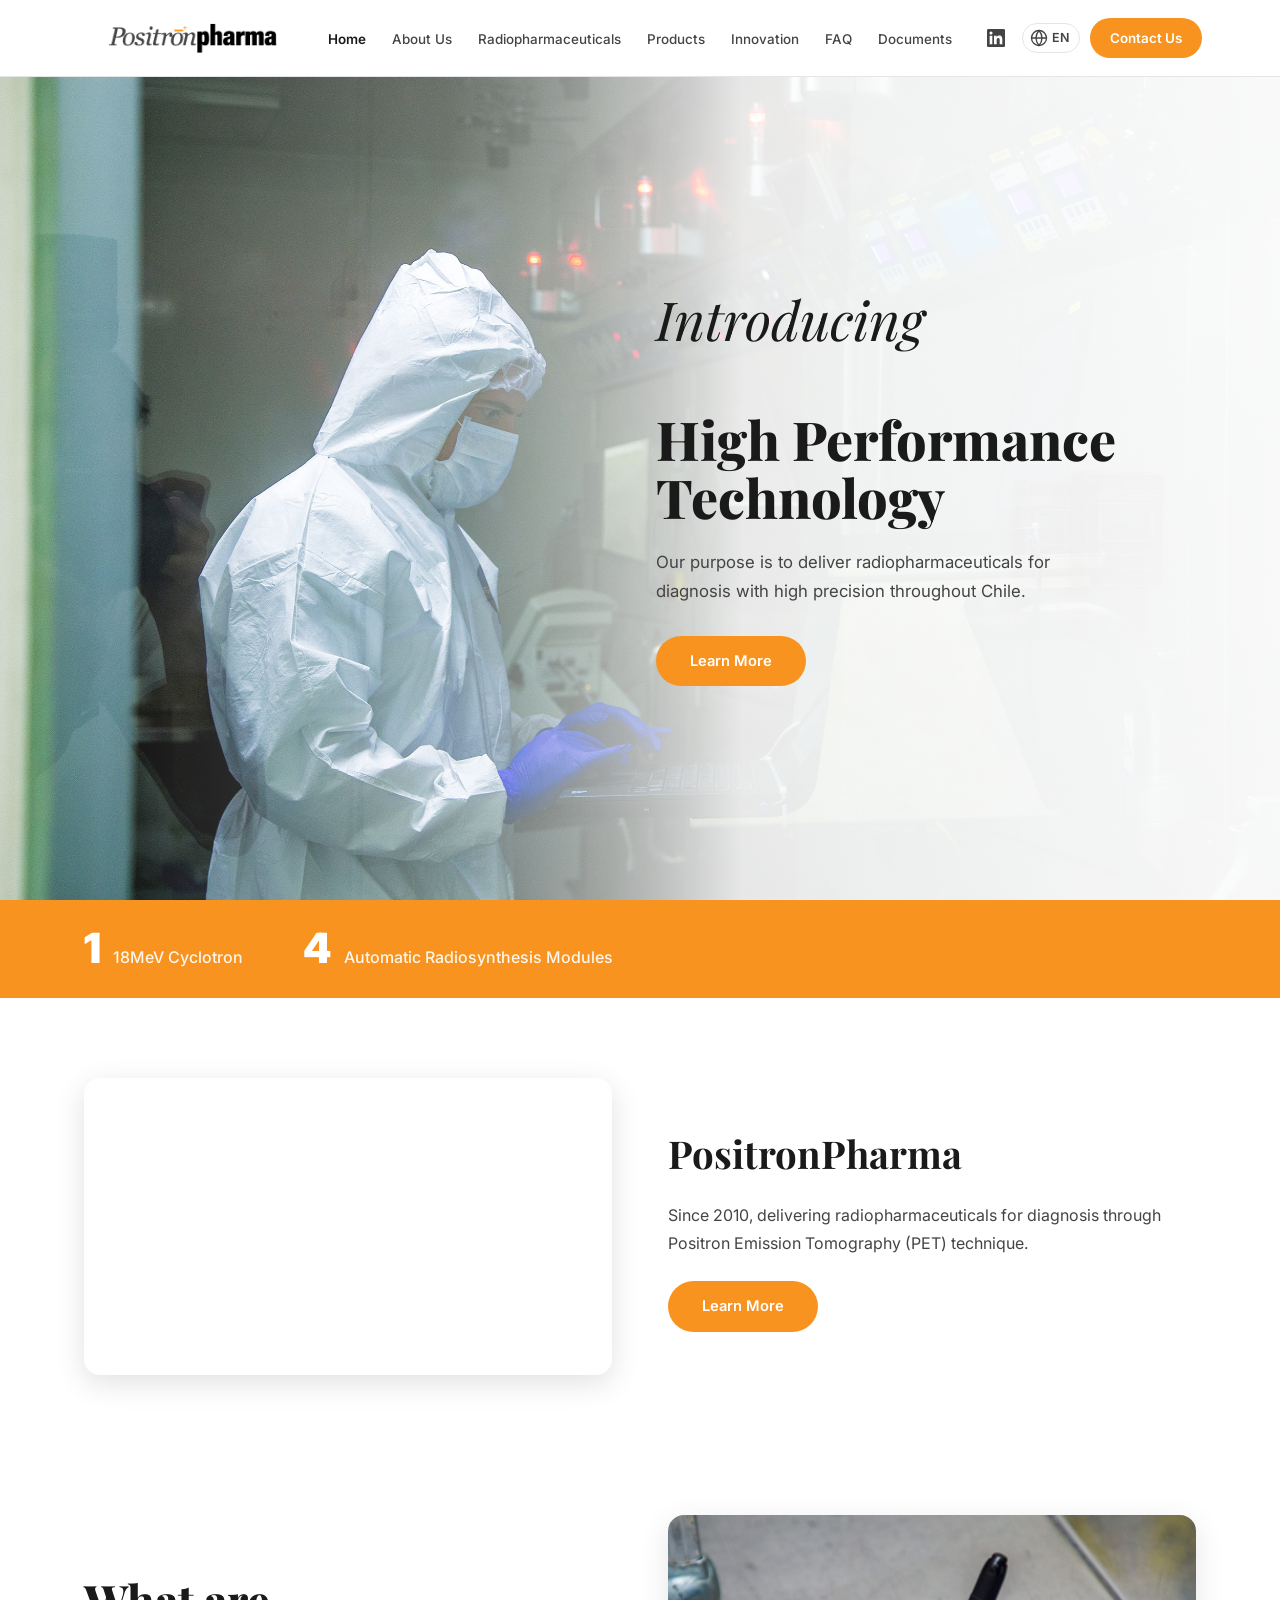
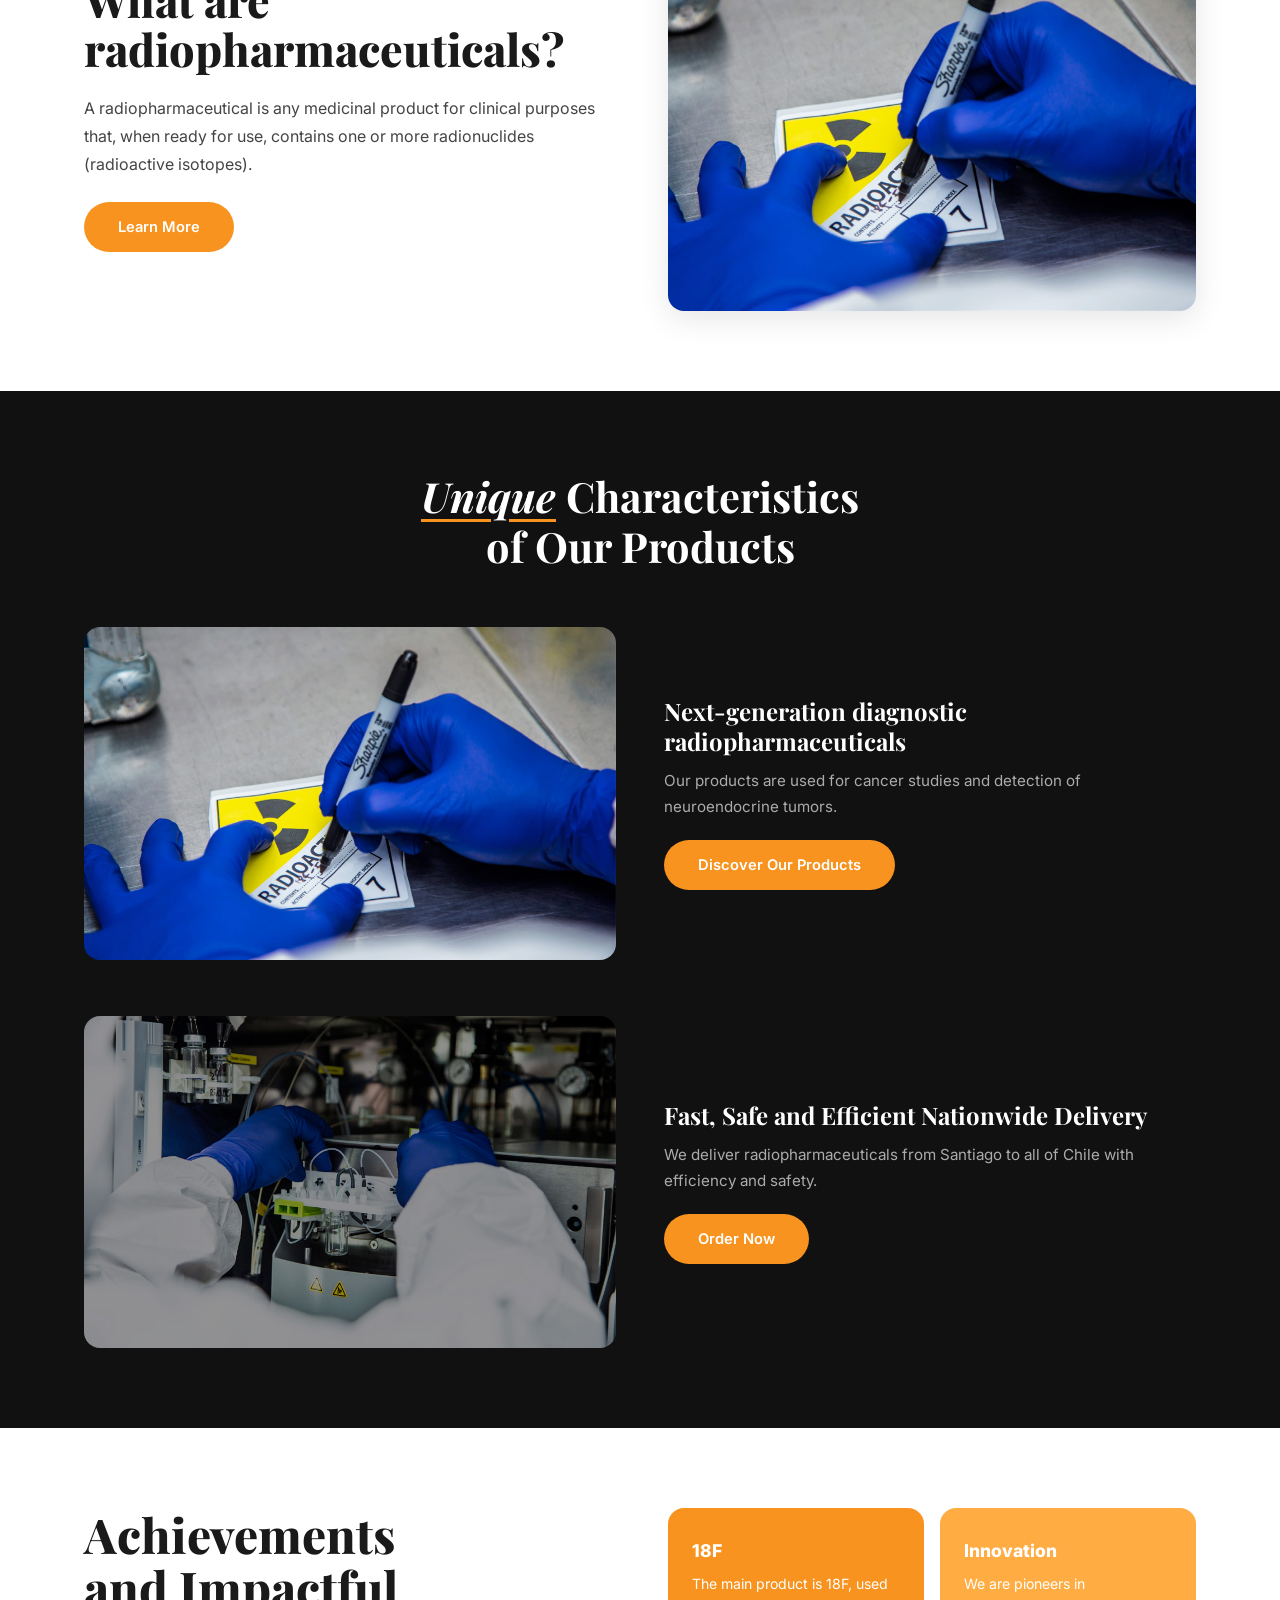
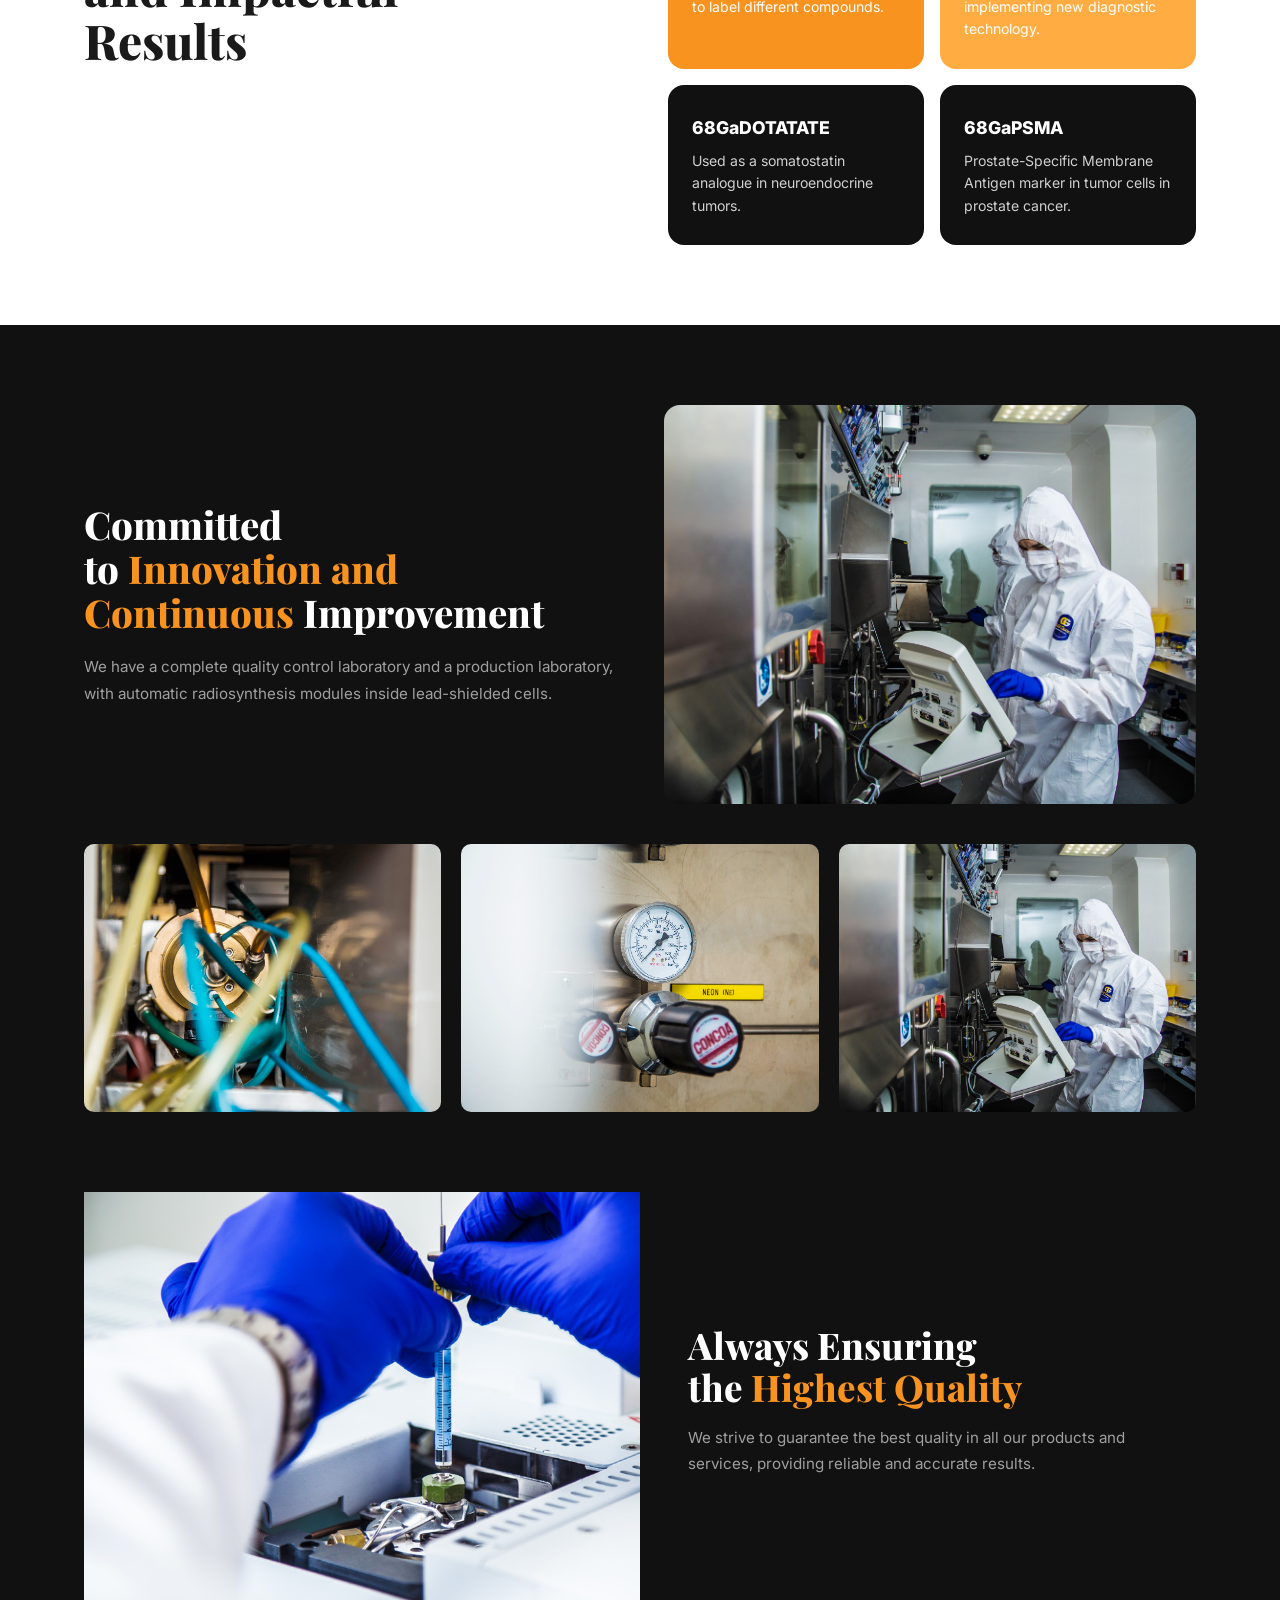
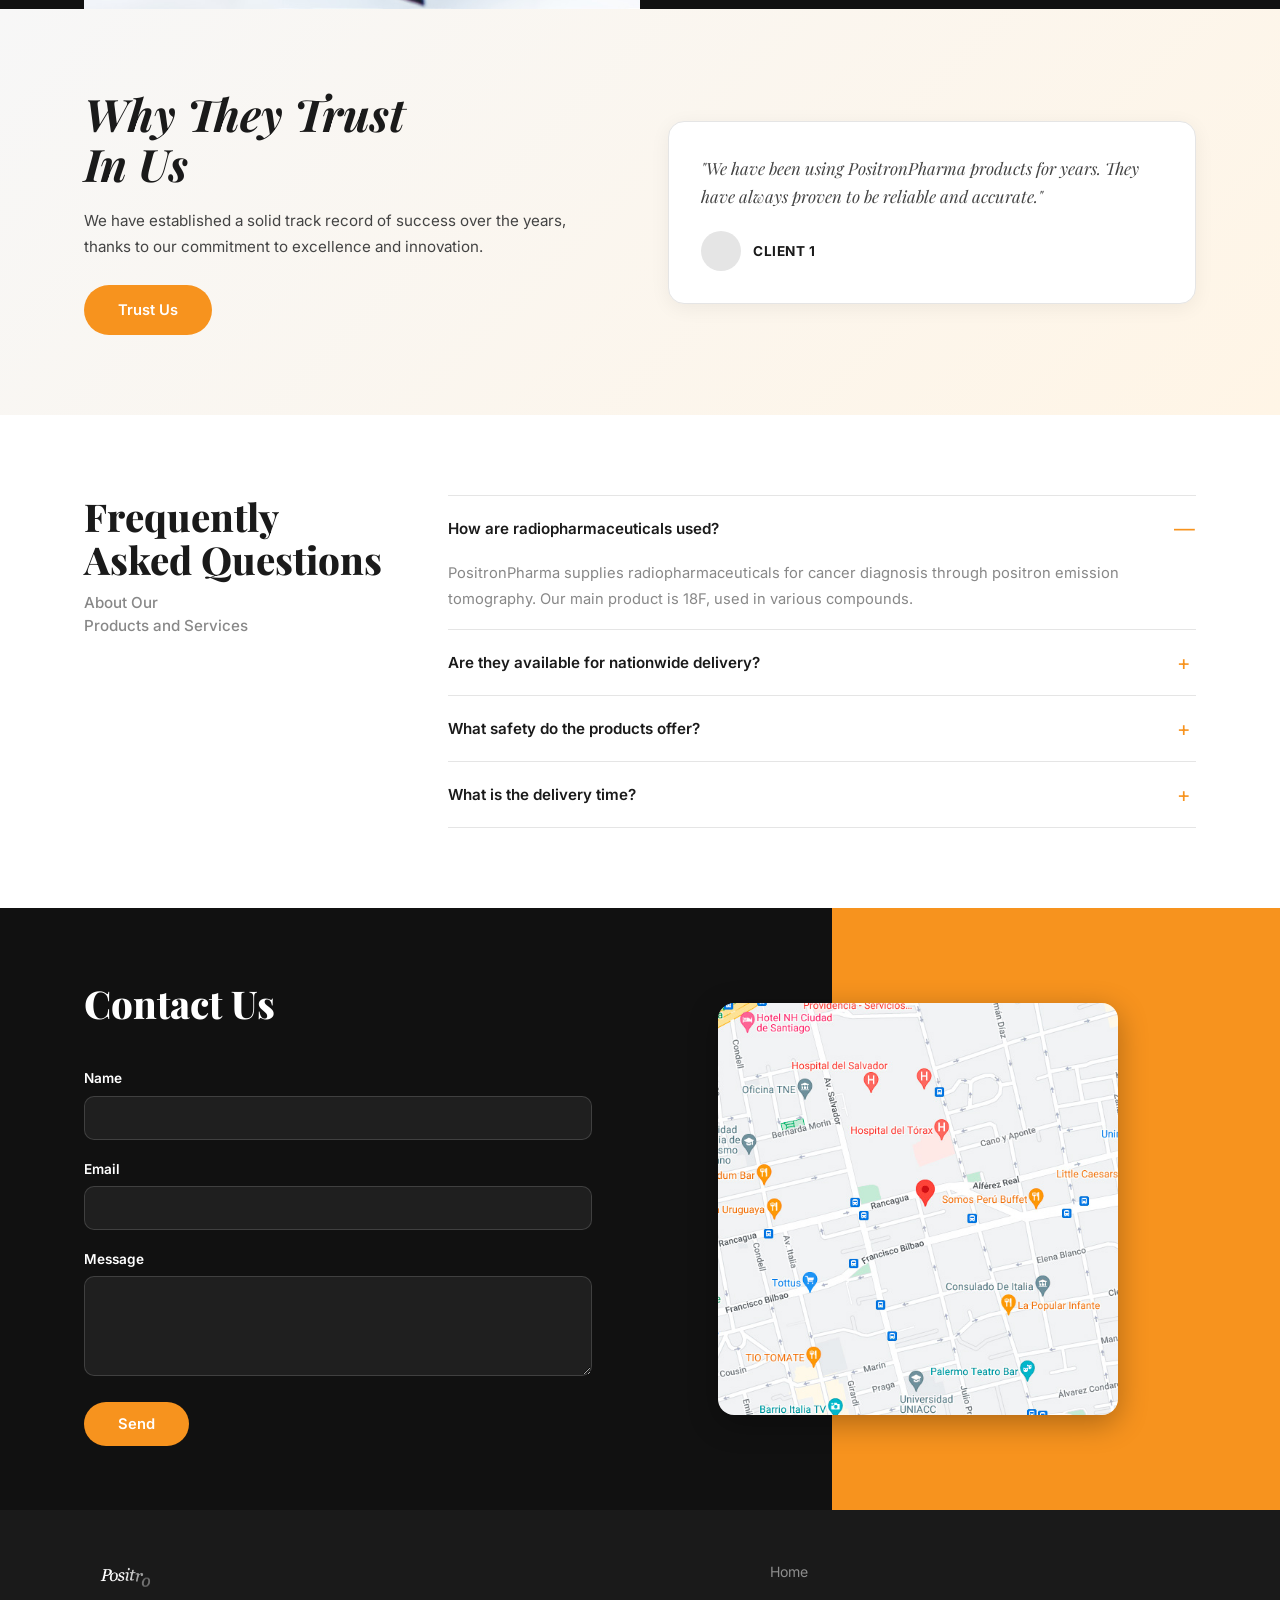
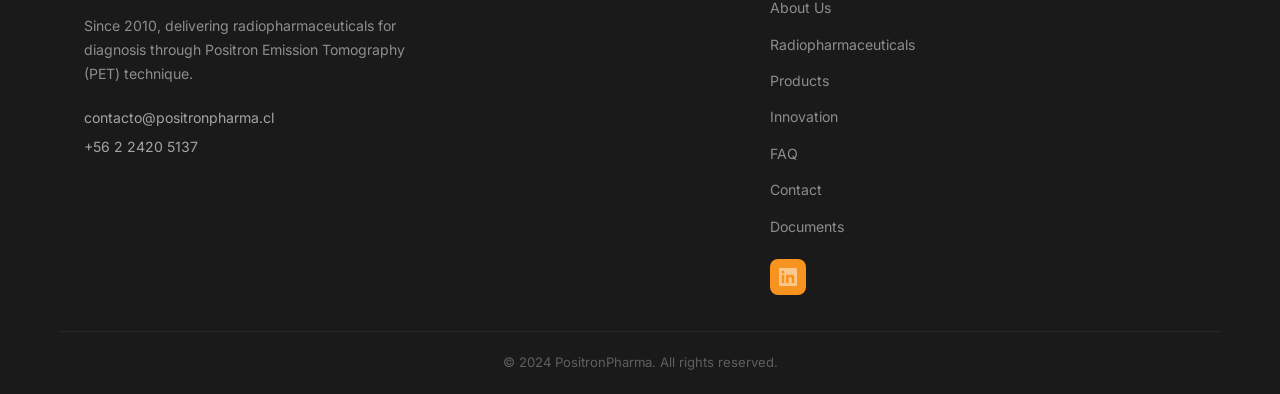
==== commit 399906f4: "Use vertical banner image for mobile hero - Added banner-movil.png (vertical lab photo) for mobile s" ====
--- a/en/index.html
+++ b/en/index.html
@@ -82,7 +82,10 @@
     <!-- ========== HERO ========== -->
     <section class="hero" id="home">
         <div class="hero-bg-image">
-            <img src="../assets/images/lab-control-room.jpg" alt="PositronPharma Laboratory">
+            <picture>
+                <source media="(max-width: 768px)" srcset="../assets/images/banner-movil.png">
+                <img src="../assets/images/lab-control-room.jpg" alt="PositronPharma Laboratory">
+            </picture>
             <div class="hero-gradient"></div>
         </div>
         <div class="container hero-container">
--- a/css/styles.css
+++ b/css/styles.css
@@ -377,17 +377,22 @@
     .hero-bg-image{
         position:absolute;inset:0;
     }
-    .hero-bg-image img{
-        object-position:65% center;
+    .hero-bg-image img,
+    .hero-bg-image picture{
+        width:100%;height:100%;
+    }
+    .hero-bg-image picture img{
+        width:100%;height:100%;object-fit:cover;
+        object-position:center top;
     }
     .hero-gradient{
         display:block;
         background:linear-gradient(
             0deg,
-            rgba(0,0,0,.92) 0%,
-            rgba(0,0,0,.7) 35%,
-            rgba(0,0,0,.35) 60%,
-            rgba(0,0,0,.15) 100%
+            rgba(0,0,0,.88) 0%,
+            rgba(0,0,0,.6) 30%,
+            rgba(0,0,0,.2) 55%,
+            rgba(0,0,0,.05) 100%
         );
     }
     .hero-container{
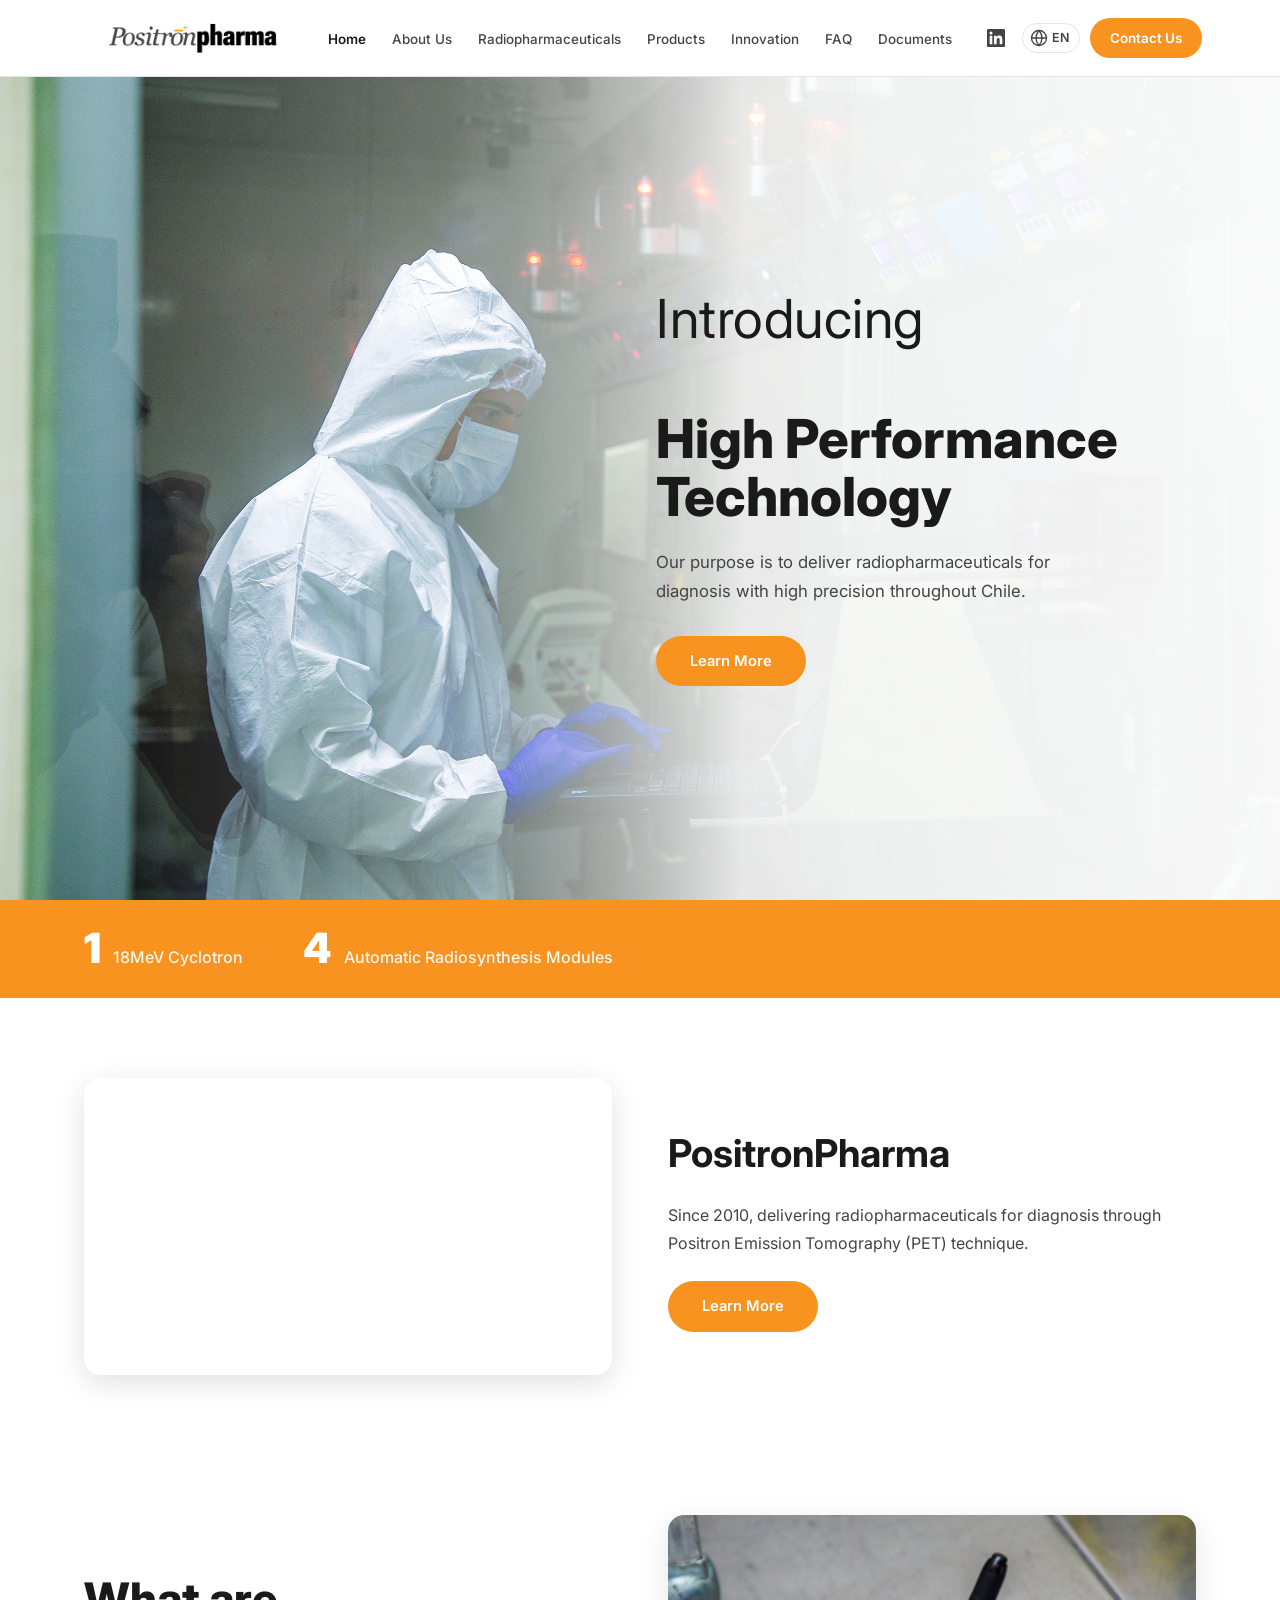
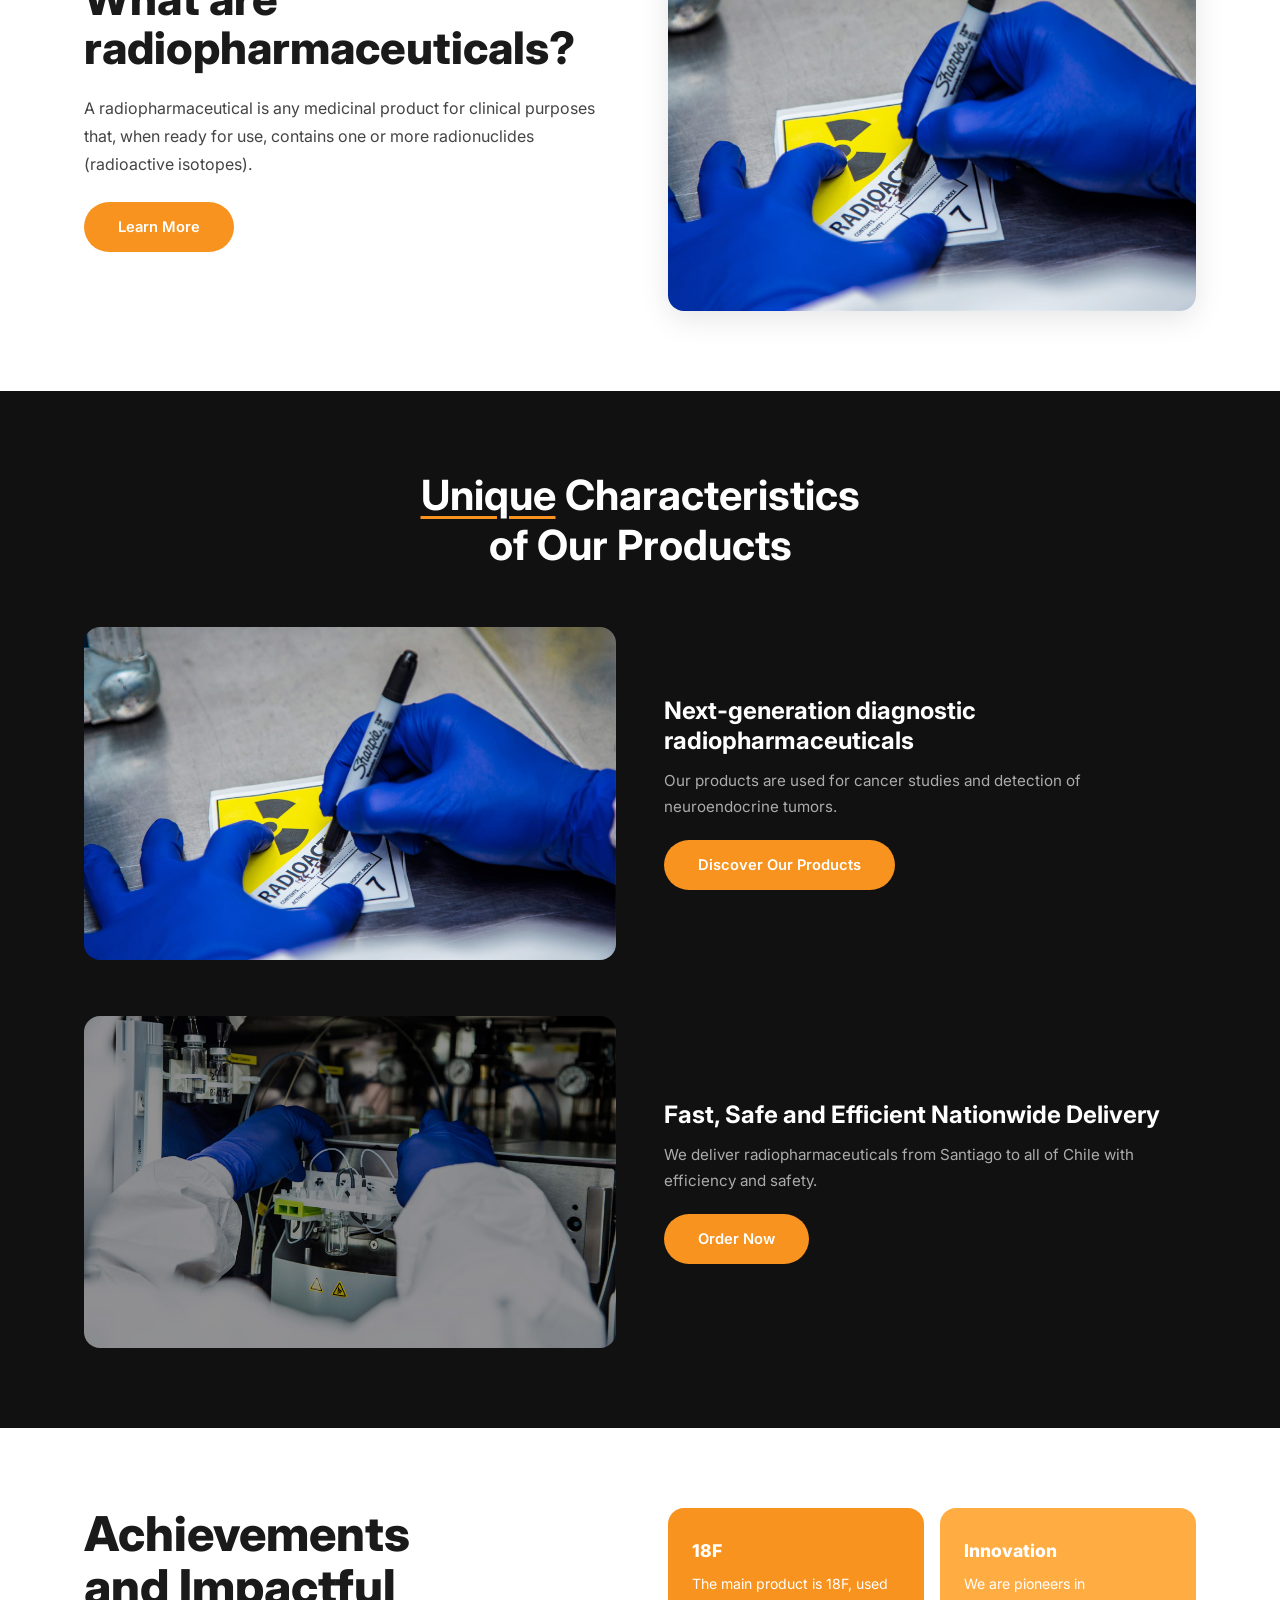
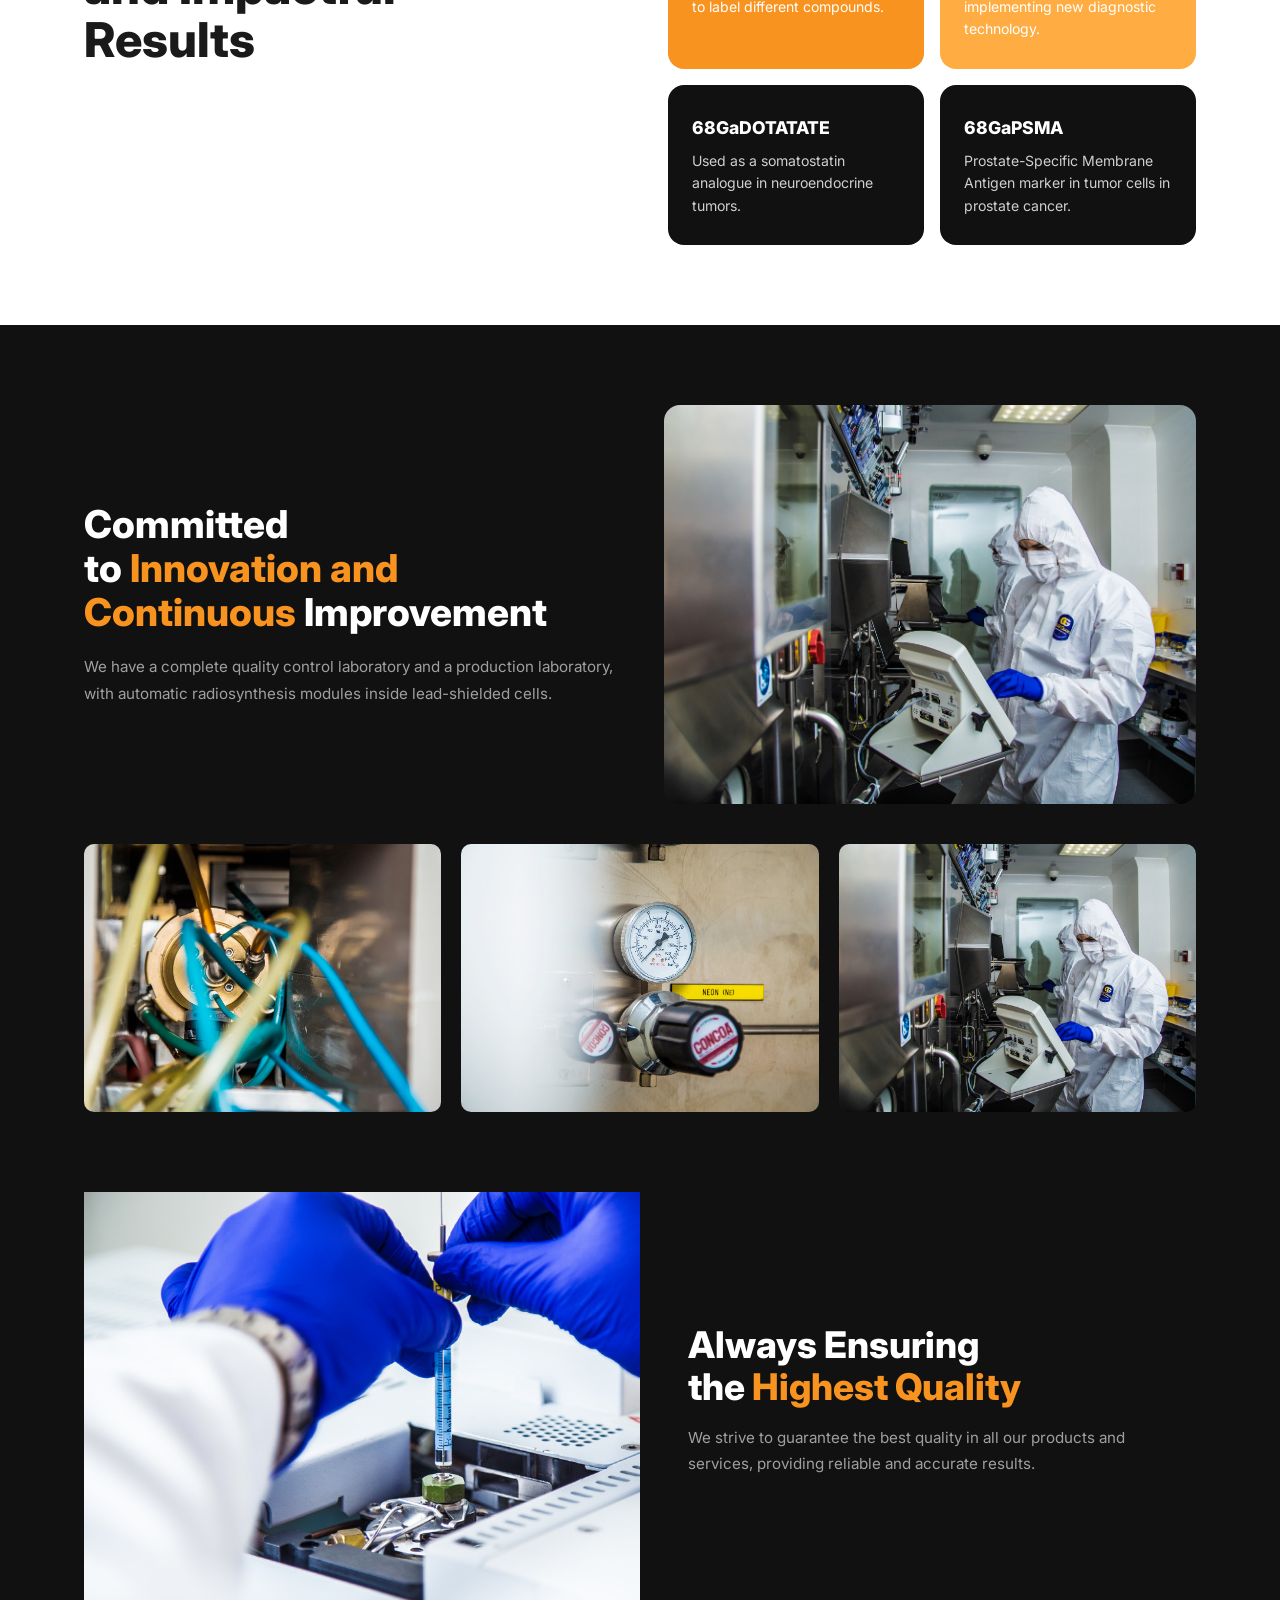
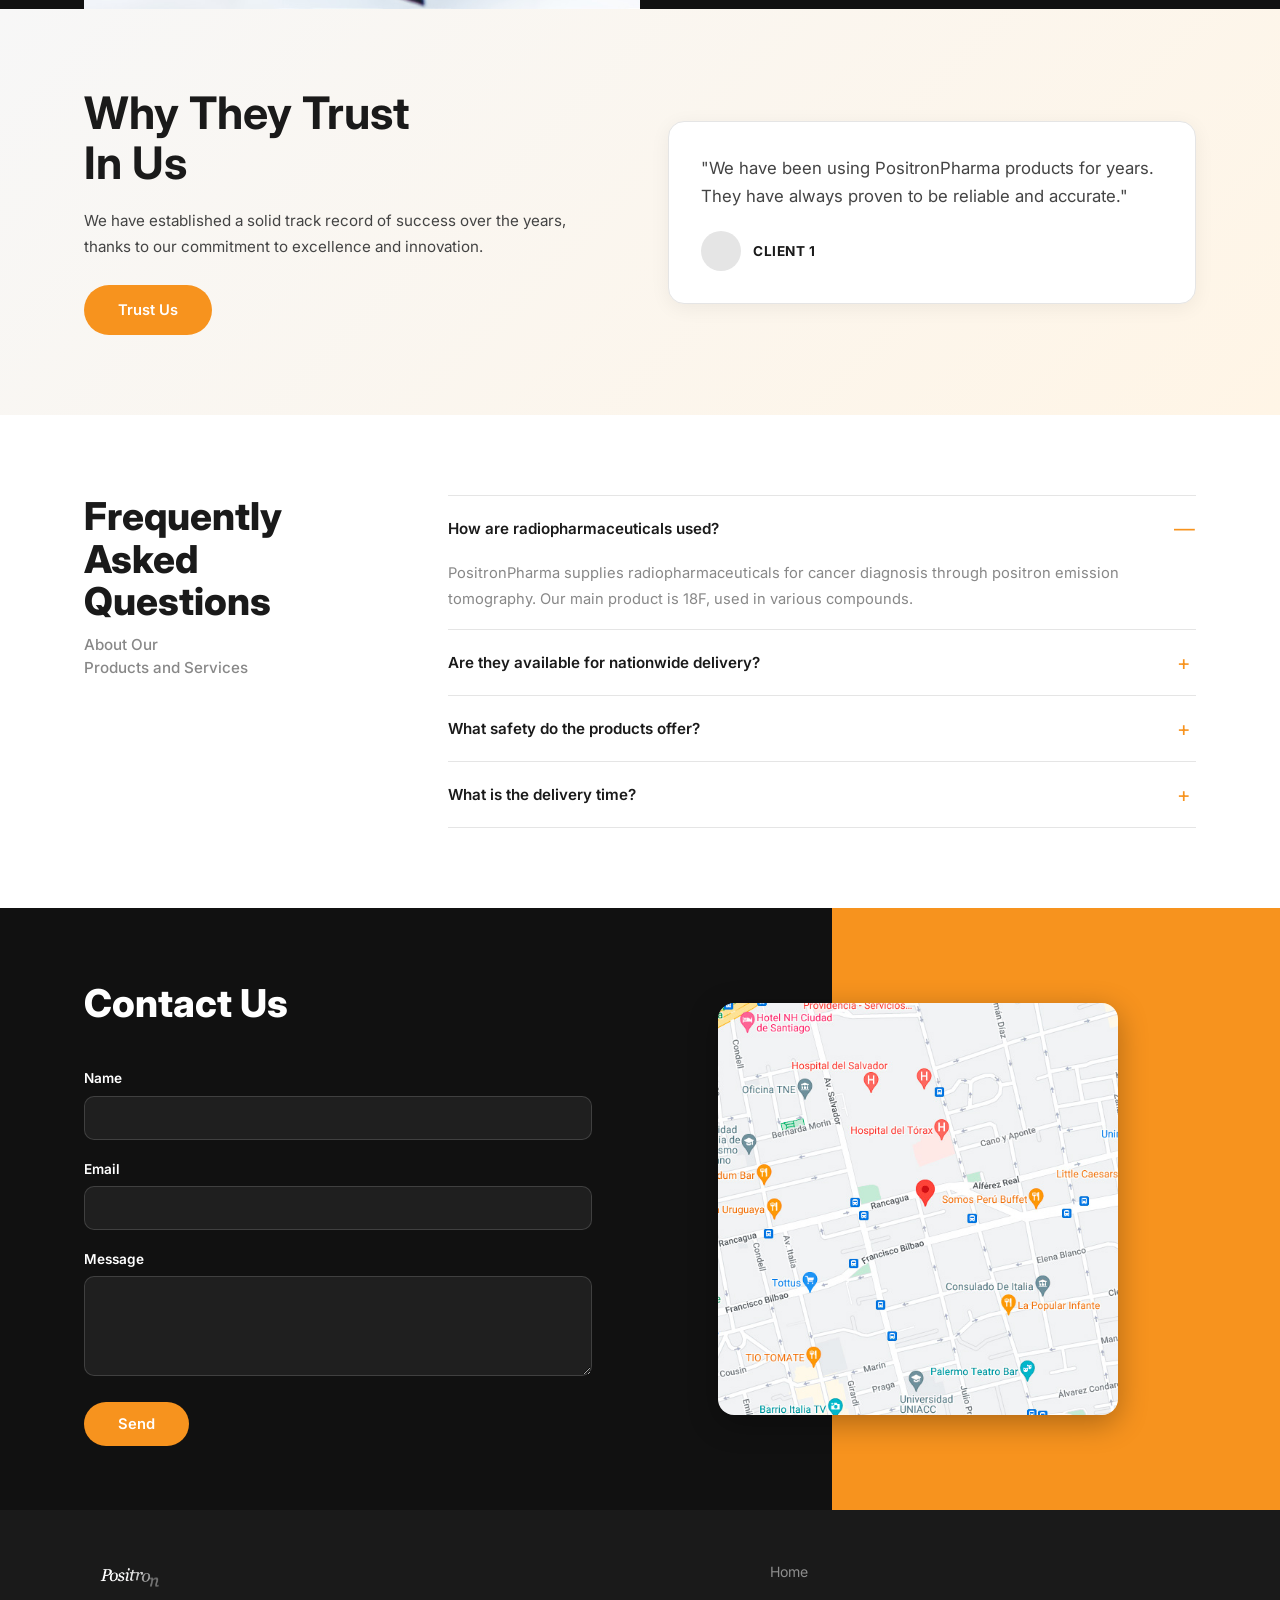
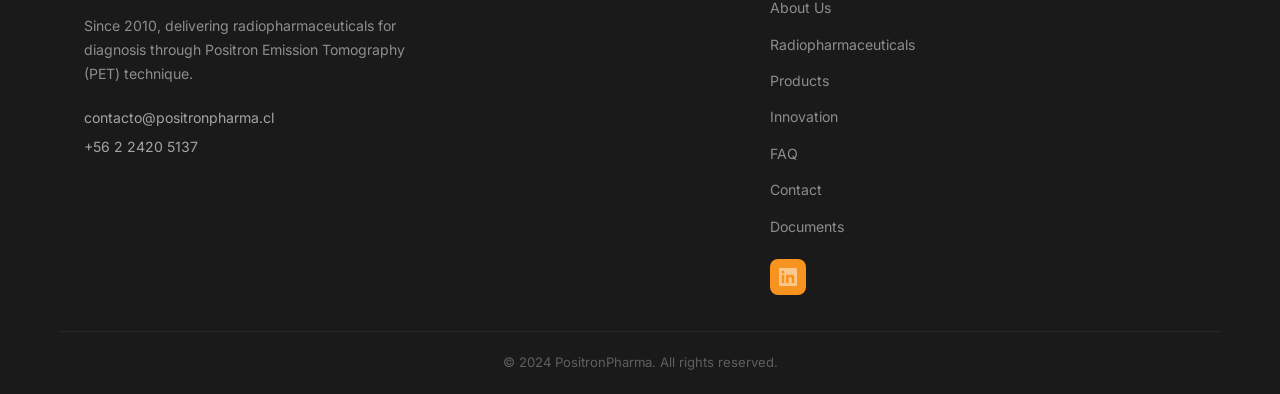
==== commit 45301754: "Switch to Inter sans-serif only, enlarge mobile menu logo - Removed Playfair Display serif font enti" ====
--- a/en/index.html
+++ b/en/index.html
@@ -7,7 +7,7 @@
     <title>PositronPharma | Next-Generation Radiopharmaceuticals</title>
     <link rel="preconnect" href="https://fonts.googleapis.com">
     <link rel="preconnect" href="https://fonts.gstatic.com" crossorigin>
-    <link href="https://fonts.googleapis.com/css2?family=Inter:wght@300;400;500;600;700;800;900&family=Playfair+Display:ital,wght@0,400;0,500;0,600;0,700;0,800;1,400;1,500;1,600&display=swap" rel="stylesheet">
+    <link href="https://fonts.googleapis.com/css2?family=Inter:wght@300;400;500;600;700;800;900&display=swap" rel="stylesheet">
     <link rel="stylesheet" href="../css/styles.css">
 </head>
 <body>
--- a/css/styles.css
+++ b/css/styles.css
@@ -87,8 +87,8 @@
 .hero-gradient{position:absolute;inset:0;background:linear-gradient(90deg,rgba(255,255,255,0) 0%,rgba(255,255,255,.3) 35%,rgba(255,255,255,.9) 58%,rgba(255,255,255,.97) 100%)}
 .hero-container{position:relative;z-index:2;width:100%;padding-top:60px;padding-bottom:60px}
 .hero-content{max-width:540px;margin-left:auto}
-.hero-content h1{font-family:'Playfair Display',serif;font-size:clamp(2.2rem,4.2vw,3.6rem);line-height:1.08;color:var(--black);margin-bottom:22px}
-.hero-content h1 em{font-weight:400;font-style:italic;display:block;margin-bottom:4px}
+.hero-content h1{font-family:'Inter',sans-serif;font-size:clamp(2.2rem,4.2vw,3.6rem);line-height:1.08;color:var(--black);margin-bottom:22px}
+.hero-content h1 em{font-weight:400;font-style:normal;display:block;margin-bottom:4px;letter-spacing:.5px}
 .hero-content h1 strong{font-weight:800}
 .hero-content p{font-size:1.05rem;color:var(--text);margin-bottom:30px;max-width:420px;line-height:1.7}
 
@@ -109,13 +109,13 @@
 .about-video{border-radius:var(--radius-lg);overflow:hidden;box-shadow:0 8px 30px rgba(0,0,0,.12)}
 .video-wrapper{position:relative;padding-bottom:56.25%;height:0;overflow:hidden}
 .video-wrapper iframe{position:absolute;top:0;left:0;width:100%;height:100%}
-.about-text h2{font-family:'Playfair Display',serif;font-size:clamp(1.8rem,3vw,2.5rem);color:var(--black);margin-bottom:16px;font-weight:700}
+.about-text h2{font-family:'Inter',sans-serif;font-size:clamp(1.8rem,3vw,2.5rem);color:var(--black);margin-bottom:16px;font-weight:700}
 .about-text p{font-size:1rem;color:var(--text);margin-bottom:24px;line-height:1.75}
 
 /* ===== RADIOFÁRMACOS ===== */
 .radio-section{background:var(--white);padding-top:60px}
 .radio-grid{display:grid;grid-template-columns:1fr 1fr;gap:56px;align-items:center}
-.radio-text h2{font-family:'Playfair Display',serif;font-size:clamp(1.8rem,3.5vw,2.8rem);color:var(--black);margin-bottom:20px;font-weight:800;line-height:1.1}
+.radio-text h2{font-family:'Inter',sans-serif;font-size:clamp(1.8rem,3.5vw,2.8rem);color:var(--black);margin-bottom:20px;font-weight:800;line-height:1.1}
 .radio-text p{font-size:1rem;color:var(--text);margin-bottom:16px;line-height:1.75}
 .radio-text .btn{margin-top:8px}
 .radio-img{border-radius:var(--radius-lg);overflow:hidden;box-shadow:0 8px 30px rgba(0,0,0,.1)}
@@ -124,21 +124,21 @@
 /* ===== CHARACTERISTICS DARK ===== */
 .characteristics-dark{background:var(--dark-bg);padding:80px 0}
 .char-header{text-align:center;margin-bottom:56px}
-.char-header h2{font-family:'Playfair Display',serif;font-size:clamp(1.8rem,3.5vw,2.6rem);color:var(--white);font-weight:700;line-height:1.2}
-.char-header h2 em{font-style:italic;text-decoration:underline;text-decoration-color:var(--orange);text-underline-offset:6px;text-decoration-thickness:3px}
+.char-header h2{font-family:'Inter',sans-serif;font-size:clamp(1.8rem,3.5vw,2.6rem);color:var(--white);font-weight:700;line-height:1.2}
+.char-header h2 em{font-style:normal;text-decoration:underline;text-decoration-color:var(--orange);text-underline-offset:6px;text-decoration-thickness:3px}
 .char-row{display:grid;grid-template-columns:1fr 1fr;gap:48px;align-items:center;margin-bottom:56px}
 .char-row:last-child{margin-bottom:0}
 .char-row-reverse{direction:rtl}
 .char-row-reverse>*{direction:ltr}
 .char-img{border-radius:var(--radius-lg);overflow:hidden}
 .char-img img{width:100%;aspect-ratio:16/10;object-fit:cover}
-.char-text h3{font-family:'Playfair Display',serif;font-size:1.5rem;color:var(--white);margin-bottom:12px;font-weight:700;line-height:1.25}
+.char-text h3{font-family:'Inter',sans-serif;font-size:1.5rem;color:var(--white);margin-bottom:12px;font-weight:700;line-height:1.25}
 .char-text p{color:rgba(255,255,255,.65);font-size:.95rem;margin-bottom:20px;line-height:1.7}
 
 /* ===== RESULTS / PRODUCT CARDS ===== */
 .results-section{background:var(--white);padding:80px 0}
 .results-grid{display:grid;grid-template-columns:1fr 1fr;gap:56px;align-items:start}
-.results-left h2{font-family:'Playfair Display',serif;font-size:clamp(2rem,4vw,3rem);color:var(--black);font-weight:800;line-height:1.1}
+.results-left h2{font-family:'Inter',sans-serif;font-size:clamp(2rem,4vw,3rem);color:var(--black);font-weight:800;line-height:1.1}
 .results-cards{display:grid;grid-template-columns:1fr 1fr;gap:16px}
 .result-card{border-radius:var(--radius-lg);padding:28px 24px;min-height:140px}
 .result-card h4{font-size:1.1rem;font-weight:800;margin-bottom:8px}
@@ -153,7 +153,7 @@
 /* ===== INNOVATION DARK ===== */
 .innovation-dark{background:var(--dark-bg);padding:80px 0}
 .innov-top{display:grid;grid-template-columns:1fr 1fr;gap:48px;align-items:center;margin-bottom:40px}
-.innov-top-text h2{font-family:'Playfair Display',serif;font-size:clamp(1.6rem,3vw,2.4rem);color:var(--white);font-weight:800;line-height:1.15;margin-bottom:20px}
+.innov-top-text h2{font-family:'Inter',sans-serif;font-size:clamp(1.6rem,3vw,2.4rem);color:var(--white);font-weight:800;line-height:1.15;margin-bottom:20px}
 .innov-top-text p{color:rgba(255,255,255,.6);font-size:.95rem;line-height:1.75}
 .innov-top-img{border-radius:var(--radius-lg);overflow:hidden}
 .innov-top-img img{width:100%;aspect-ratio:4/3;object-fit:cover}
@@ -167,7 +167,7 @@
 .quality-grid{display:grid;grid-template-columns:1fr 1fr;align-items:center}
 .quality-img img{width:100%;aspect-ratio:4/3;object-fit:cover}
 .quality-text{padding:56px 48px}
-.quality-text h2{font-family:'Playfair Display',serif;font-size:clamp(1.6rem,3vw,2.3rem);color:var(--white);font-weight:800;line-height:1.15;margin-bottom:16px}
+.quality-text h2{font-family:'Inter',sans-serif;font-size:clamp(1.6rem,3vw,2.3rem);color:var(--white);font-weight:800;line-height:1.15;margin-bottom:16px}
 .quality-text p{color:rgba(255,255,255,.6);font-size:.95rem;line-height:1.75}
 
 /* ===== TRUST / TESTIMONIAL ===== */
@@ -176,11 +176,11 @@
     padding:80px 0;
 }
 .trust-grid{display:grid;grid-template-columns:1fr 1fr;gap:56px;align-items:center}
-.trust-left h2{font-family:'Playfair Display',serif;font-size:clamp(1.8rem,3.5vw,2.8rem);color:var(--black);font-weight:700;line-height:1.1;margin-bottom:20px}
-.trust-left h2 em{font-style:italic}
+.trust-left h2{font-family:'Inter',sans-serif;font-size:clamp(1.8rem,3.5vw,2.8rem);color:var(--black);font-weight:700;line-height:1.1;margin-bottom:20px}
+.trust-left h2 em{font-style:normal}
 .trust-left>p{color:var(--text);font-size:.95rem;line-height:1.75;margin-bottom:24px}
 .testimonial-card{background:var(--white);border-radius:var(--radius-lg);padding:32px;box-shadow:0 4px 20px rgba(0,0,0,.06);border:1px solid var(--gray-border)}
-.testimonial-text{font-family:'Playfair Display',serif;font-size:1.05rem;font-style:italic;color:var(--text);line-height:1.7;margin-bottom:20px}
+.testimonial-text{font-family:'Inter',sans-serif;font-size:1.05rem;color:var(--text);line-height:1.7;margin-bottom:20px}
 .testimonial-author{display:flex;align-items:center;gap:12px}
 .testimonial-avatar{width:40px;height:40px;border-radius:50%;background:var(--gray-border)}
 .testimonial-author span{font-size:.85rem;font-weight:700;color:var(--black);letter-spacing:.5px}
@@ -188,7 +188,7 @@
 /* ===== FAQ ===== */
 .faq-section{background:var(--white);padding:80px 0}
 .faq-grid{display:grid;grid-template-columns:300px 1fr;gap:64px;align-items:start}
-.faq-left h2{font-family:'Playfair Display',serif;font-size:clamp(1.8rem,3vw,2.4rem);color:var(--black);font-weight:800;line-height:1.1;margin-bottom:12px}
+.faq-left h2{font-family:'Inter',sans-serif;font-size:clamp(1.8rem,3vw,2.4rem);color:var(--black);font-weight:800;line-height:1.1;margin-bottom:12px}
 .faq-sub{font-size:.95rem;color:var(--text-light);line-height:1.5;font-weight:500}
 .faq-right{border-top:none}
 .faq-item{border-bottom:1px solid var(--gray-border)}
@@ -205,7 +205,7 @@
 .contact-bg{position:relative;background:var(--dark-bg);overflow:hidden}
 .contact-grid{display:grid;grid-template-columns:1fr 1fr;gap:0;min-height:500px;position:relative;z-index:2}
 .contact-form-col{padding:64px 48px 64px 0}
-.contact-form-col h2{font-family:'Playfair Display',serif;font-size:clamp(1.8rem,3vw,2.4rem);color:var(--white);font-weight:800;margin-bottom:32px}
+.contact-form-col h2{font-family:'Inter',sans-serif;font-size:clamp(1.8rem,3vw,2.4rem);color:var(--white);font-weight:800;margin-bottom:32px}
 .form-group{margin-bottom:18px}
 .form-group label{display:block;font-size:.85rem;font-weight:600;color:var(--white);margin-bottom:6px}
 .form-group input,.form-group textarea{width:100%;padding:12px 16px;border:1px solid rgba(255,255,255,.15);border-radius:var(--radius);font-size:.92rem;font-family:inherit;color:var(--white);background:rgba(255,255,255,.06);transition:var(--transition);outline:none}
@@ -296,7 +296,7 @@
 
     /* --- Mobile menu header --- */
     .mobile-menu-header{margin-bottom:28px}
-    .mobile-menu-logo{height:32px;margin-bottom:16px;opacity:.8}
+    .mobile-menu-logo{height:48px;margin-bottom:20px;opacity:.9}
     .mobile-menu-line{width:40px;height:2px;background:var(--orange)}
 
     /* --- Mobile menu links --- */
